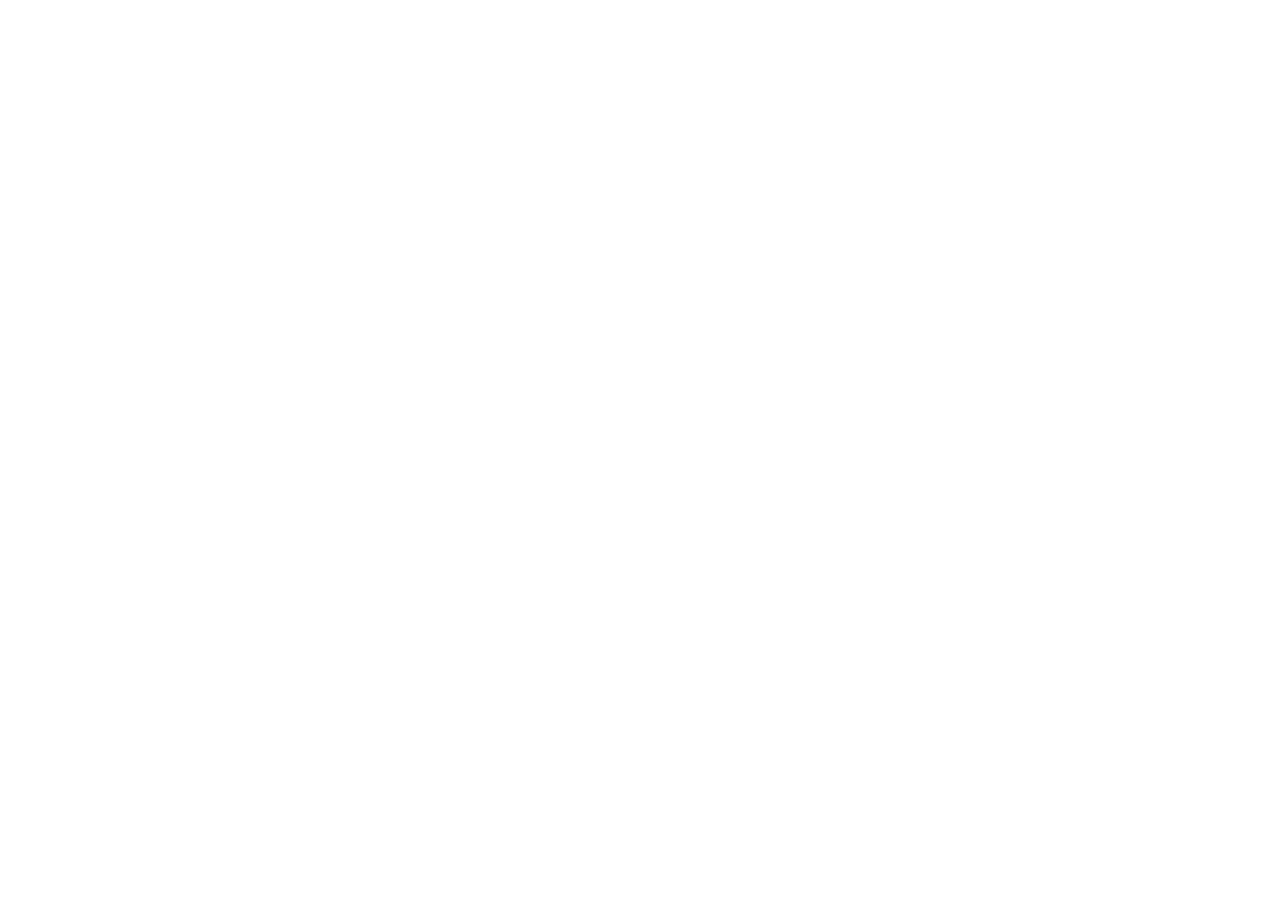
==== index.html @ d4242467 "create" ====
<!DOCTYPE html>
<html lang="en">
    <head>
        <meta charset="UTF-8" />
        <meta name="viewport" content="width=device-width, initial-scale=1.0" />
        <title>Project-2</title>
        <!-- reset  css -->
        <link rel="stylesheet" href="./static/css/reset.css" />
        <!-- style -->
        <link rel="stylesheet" href="./static/css/style.css" />
        <!-- embedding language -->
        <link rel="preconnect" href="https://fonts.googleapis.com" />
        <link rel="preconnect" href="https://fonts.gstatic.com" crossorigin />
        <link
            href="https://fonts.googleapis.com/css2?family=Host+Grotesk:ital,wght@0,300..800;1,300..800&family=Lato:ital,wght@0,100;0,300;0,400;0,700;0,900;1,100;1,300;1,400;1,700;1,900&family=Montserrat:ital,wght@0,100..900;1,100..900&family=Poppins:ital,wght@0,100;0,200;0,300;0,400;0,500;0,600;0,700;0,800;0,900;1,100;1,200;1,300;1,400;1,500;1,600;1,700;1,800;1,900&family=Roboto:ital,wght@0,100;0,300;0,400;0,500;0,700;0,900;1,100;1,300;1,400;1,500;1,700;1,900&display=swap"
            rel="stylesheet"
        />
    </head>
    <body></body>
</html>
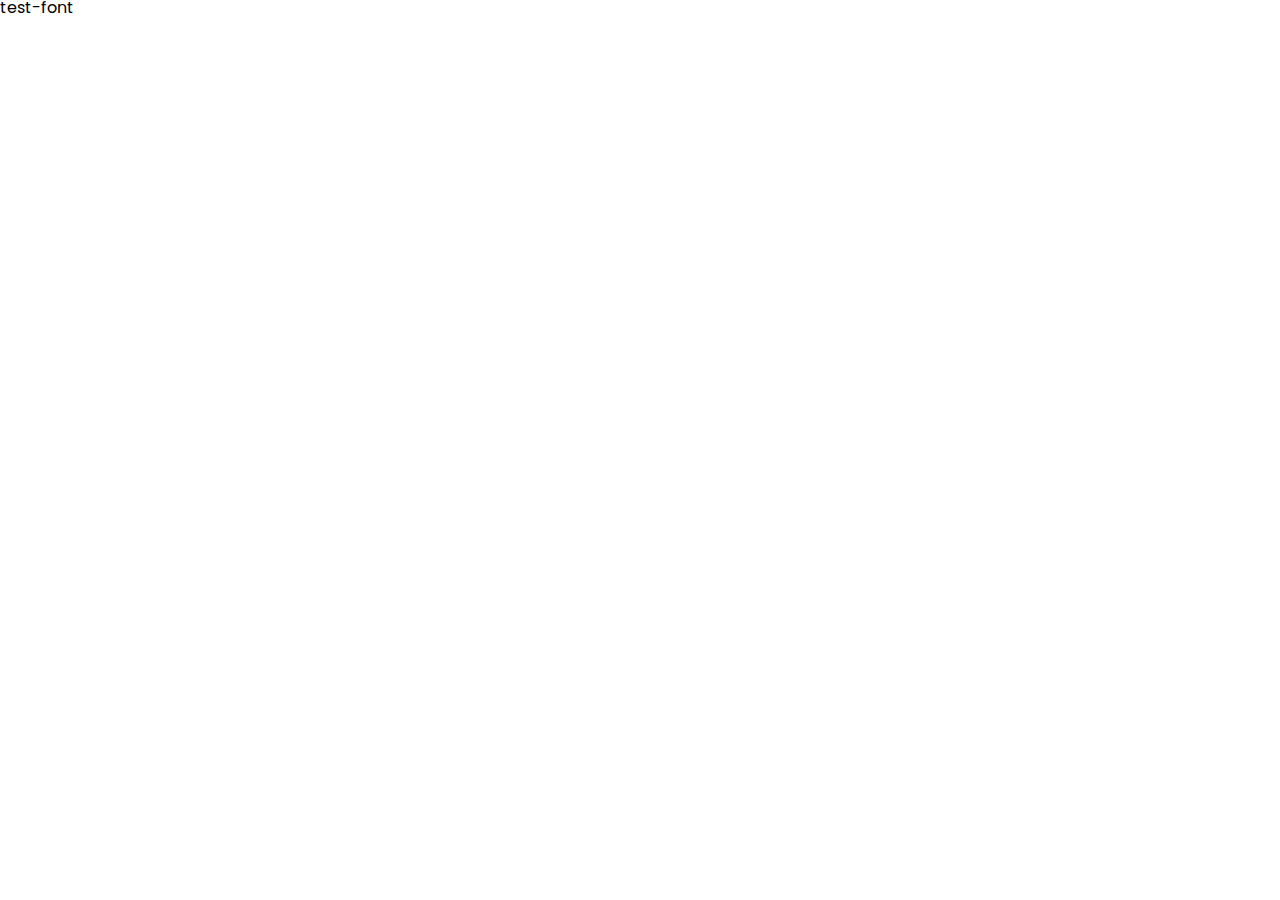
==== commit df2403f9: "setup" ====
--- a/index.html
+++ b/index.html
@@ -15,6 +15,14 @@
             href="https://fonts.googleapis.com/css2?family=Host+Grotesk:ital,wght@0,300..800;1,300..800&family=Lato:ital,wght@0,100;0,300;0,400;0,700;0,900;1,100;1,300;1,400;1,700;1,900&family=Montserrat:ital,wght@0,100..900;1,100..900&family=Poppins:ital,wght@0,100;0,200;0,300;0,400;0,500;0,600;0,700;0,800;0,900;1,100;1,200;1,300;1,400;1,500;1,600;1,700;1,800;1,900&family=Roboto:ital,wght@0,100;0,300;0,400;0,500;0,700;0,900;1,100;1,300;1,400;1,500;1,700;1,900&display=swap"
             rel="stylesheet"
         />
+        <link rel="preconnect" href="https://fonts.gstatic.com" crossorigin />
+        <link
+            href="https://fonts.googleapis.com/css2?family=Host+Grotesk:ital,wght@0,300..800;1,300..800&family=Lato:ital,wght@0,100;0,300;0,400;0,700;0,900;1,100;1,300;1,400;1,700;1,900&family=Montserrat:ital,wght@0,100..900;1,100..900&family=Poppins:ital,wght@0,100;0,200;0,300;0,400;0,500;0,600;0,700;0,800;0,900;1,100;1,200;1,300;1,400;1,500;1,600;1,700;1,800;1,900&family=Roboto:ital,wght@0,100;0,300;0,400;0,500;0,700;0,900;1,100;1,300;1,400;1,500;1,700;1,900&family=Sen:wght@400..800&display=swap"
+            rel="stylesheet"
+        />
+        <!-- body -->
     </head>
-    <body></body>
+    <body>
+        <p>test-font</p>
+    </body>
 </html>
--- a/static/css/style.css
+++ b/static/css/style.css
@@ -0,0 +1,15 @@
+*{
+    padding: 0;
+    margin: 0;
+    box-sizing: border-box;
+}
+img{
+    object-fit: cover;
+}
+html{
+    font-size: 62.5%;
+}
+body{
+    font-size: 1.6rem;
+    font-family: "Poppins",sans-serif;
+}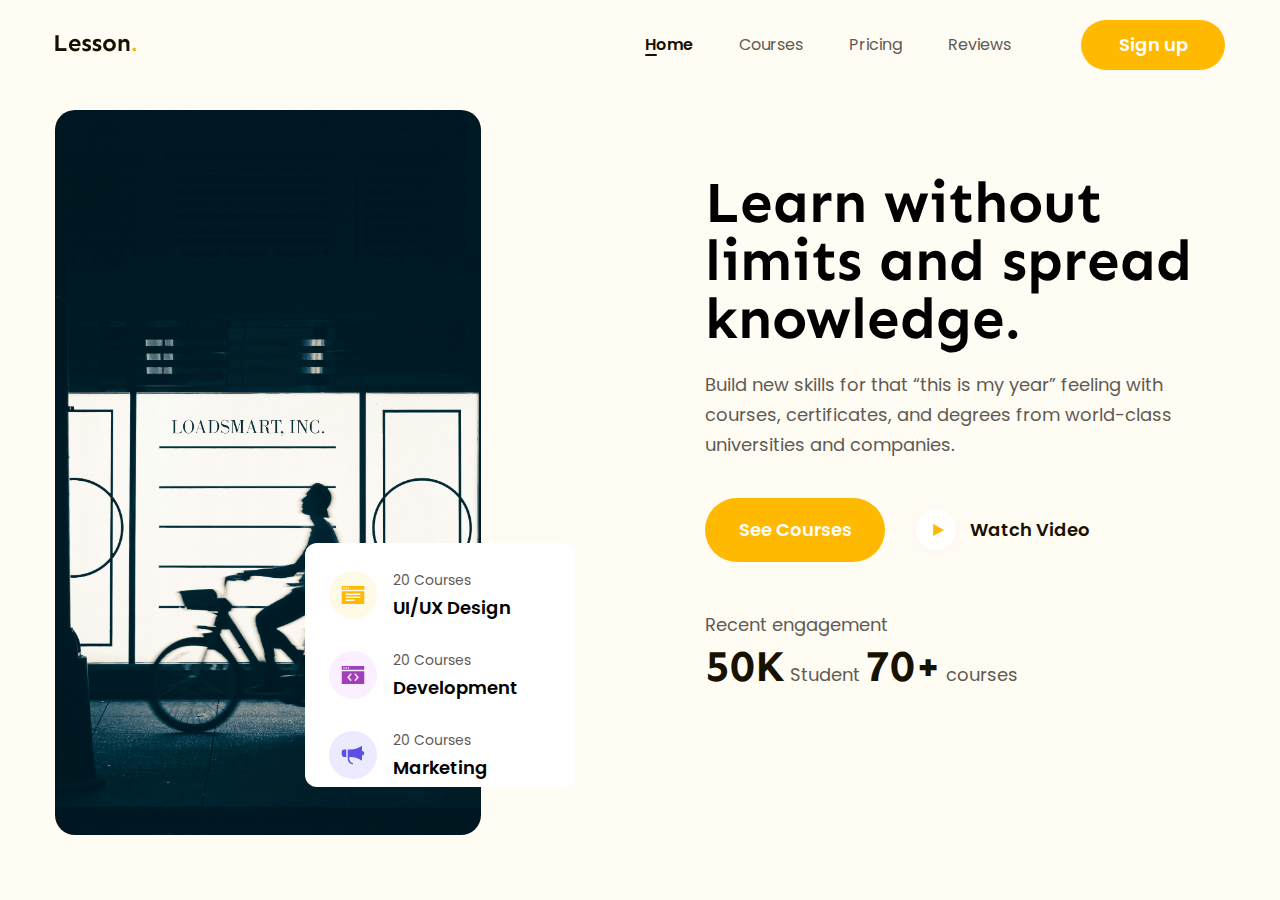
==== commit 2824ee1f: "homne" ====
--- a/index.html
+++ b/index.html
@@ -23,6 +23,111 @@
         <!-- body -->
     </head>
     <body>
-        <p>test-font</p>
+        <!-- header -->
+        <header class="header">
+            <div class="content">
+                <nav class="navigation">
+                    <a href="#!"
+                        ><img
+                            src="./static/image/icons.png"
+                            alt=""
+                            class="icons"
+                    /></a>
+                    <div class="nav-child">
+                        <a href="#!">Home</a>
+                        <a href="#!">Courses</a>
+                        <a href="#!">Pricing</a>
+                        <a href="#!">Reviews</a>
+                    </div>
+                    <div class="login">
+                        <a href="" class="btn nav">Sign up</a>
+                    </div>
+                </nav>
+            </div>
+        </header>
+        <main style="height: 50000">
+            <!-- hero -->
+            <div class="hero">
+                <div class="content">
+                    <div class="body">
+                        <div class="thumb">
+                            <img
+                                class="images"
+                                src="./static/image/thumb-1.jpg"
+                                alt=""
+                            />
+                            <div class="stats">
+                                <div class="box">
+                                    <div class="row-second">
+                                        <img
+                                            src="./static/image/group-1.svg"
+                                            alt=""
+                                        />
+                                        <div class="row-second-child">
+                                            <p class="desc">20 Courses</p>
+                                            <strong>UI/UX Design</strong>
+                                        </div>
+                                    </div>
+                                </div>
+                                <div class="box">
+                                    <div class="row-second">
+                                        <img
+                                            src="./static/image/group-2.svg"
+                                            alt=""
+                                        />
+                                        <div class="row-second-child">
+                                            <p class="desc">20 Courses</p>
+                                            <strong>Development</strong>
+                                        </div>
+                                    </div>
+                                </div>
+                                <div class="box">
+                                    <div class="row-second">
+                                        <img
+                                            src="./static/image/group-3.svg"
+                                            alt=""
+                                        />
+                                        <div class="row-second-child">
+                                            <p class="desc">20 Courses</p>
+                                            <strong>Marketing</strong>
+                                        </div>
+                                    </div>
+                                </div>
+                            </div>
+                        </div>
+                        <div class="info">
+                            <h1 class="title">
+                                Learn without limits and spread knowledge.
+                            </h1>
+                            <p class="desc">
+                                Build new skills for that “this is my year”
+                                feeling with courses, certificates, and degrees
+                                from world-class universities and companies.
+                            </p>
+                            <div class="row">
+                                <a href="#!" class="btn">See Courses</a>
+                                <a href="#!" class="btn video">
+                                    <div class="box">
+                                        <img
+                                            src="./static/image/Polygon 2.svg"
+                                            alt=""
+                                        />
+                                    </div>
+                                    <span>Watch Video</span></a
+                                >
+                            </div>
+                            <div class="row last">
+                                <p class="desc">Recent engagement</p>
+                                <p class="desc">
+                                    <strong>50K</strong> Student
+                                    <strong>70+</strong> courses
+                                </p>
+                            </div>
+                        </div>
+                    </div>
+                </div>
+            </div>
+        </main>
+        <footer></footer>
     </body>
 </html>
--- a/static/css/style.css
+++ b/static/css/style.css
@@ -12,4 +12,235 @@
 body{
     font-size: 1.6rem;
     font-family: "Poppins",sans-serif;
-}+    scroll-behavior: smooth;
+}
+:root{
+    --first-btn:#FFB900;
+    --second-btn:##171100;
+    --primary-color:#FFFCF4;
+    --second-color:#2E2100;
+    --second-font:"Sen", sans-serif;
+}
+/*------------------common------------------*/
+.btn {
+    display: inline-flex; 
+    justify-content: center; 
+    align-items: center;
+    min-width: 118px;
+    min-height: 50px;
+    background: var(--first-btn);
+    text-align: center;
+    color: #FFFFFF;
+    font-size: 1.8rem;
+    font-weight: 600;
+    line-height: 30px;
+    border-radius: 25px;
+}
+.btn:hover{
+    opacity: 0.9;
+}
+a{
+    text-decoration: none;
+    color: #171100;
+}
+/*------------------header------------------ */
+.header{
+    position: sticky;
+    padding-top: 20px;
+    top: -20px;
+    min-height: 110px;
+    max-width: 100vw;
+    background: var(--primary-color); 
+}
+.content{
+    width: 1170px;
+    margin: 0 calc((100vw - 1170px) / 2); 
+}
+.navigation{
+    display: flex;
+    align-items: center;
+}
+.nav-child{
+    margin-left: auto;
+}
+.nav-child a{
+    font-size: 1.6rem;
+    font-weight: 400;
+    line-height: 28px;
+    color: #5F5B53;
+}
+.nav-child a:not(:last-child){
+    margin-right: 42px;
+
+}
+.nav-child a:first-child{
+    font-size: 1.6rem;
+    font-weight: 600;
+    line-height: 28px;
+    color: #171100;
+}
+.nav-child a:first-child{
+    position: relative;
+    
+}
+.nav-child a:first-child::after{
+    display: inline-block;
+    position: absolute;
+    bottom: 0;
+    left: 0;
+    content: "";
+    width: 12px;
+    height: 2px;
+    background: #171100;
+    border-radius: 1px;
+}
+.login{
+    padding: 0 0 0 70px;
+}
+.btn.nav{
+    width: 144px;
+}
+.desc{
+    color: #5F5B53;
+}
+/*------------------hero------------------ */
+.hero{
+    height: calc(100vh - 110px);
+    background: var(--primary-color);
+}
+.hero .body{
+    display: flex;
+    height: calc(100vh - 110px - 65px);
+}
+.hero .thumb , .hero .info{
+    width: 50%;
+    max-width: 50%;
+    height: 100%;
+}
+.hero  .thumb{
+    position: relative;
+}
+
+.hero .thumb .images {
+    position: absolute;
+    top: 0;
+    left: 0;
+    width: 82%; 
+    height: 100%; 
+    max-width: 685px;
+    border-radius: 20px;
+}
+.thumb .stats{
+    position: absolute;
+    bottom: 48px;
+    right: 0;
+    width: 270px;
+    height: 244px;
+    border-radius: 12px;
+    background: #FFFFFF;
+}
+.hero .row-second{
+    display: flex;
+    gap: 4px 16px;
+    align-items: center;
+}
+.hero .row-second img{
+    height: 48px;
+    width: 48px;
+}
+.box{
+    padding-top: 24px;
+    padding-left: 24px;
+}
+.box strong{
+    font-size: 1.8rem;
+    font-weight: 600;
+    line-height: 30px;
+}
+.box .desc
+{
+    font-size: 1.4rem;
+    font-weight: 400;
+    line-height: 26px;
+}
+.hero .info{
+    margin-top: 64px;
+    margin-left: 130px;
+}
+.hero .info  .title{
+    font-family: var(--second-font);
+    font-size: 58px;
+    font-weight: 700;
+    margin-bottom: 22px;
+    word-wrap: break-word;
+}
+.hero .info .desc{
+    font-size: 1.8rem;
+    font-weight: 400;
+    line-height: 30px;
+    margin-bottom: 38px;
+    word-wrap: break-word;
+}
+.hero .row{
+    display: flex;
+    align-items: center;
+    margin-bottom: 48px;
+}
+.hero .row  .btn{
+    width: 180px;
+    height: 64px;
+    border-radius: 32px;
+}
+.hero .row .btn:first-child{
+    margin-right: 28px;
+}
+.hero .row .btn:last-child img{
+    width: 12px;
+    height: 12px;
+    position: absolute;
+    top: 50%;
+    right: 30%;
+    transform: translateY(-50%);
+}
+.hero .row .btn.video{
+    display: flex;
+    justify-content: center;
+    align-items: center;
+    background: var(--primary-color);
+}
+.hero .row .btn:last-child span{
+    margin-left: 14px;
+    font-size: 1.8rem;
+    font-weight: 600;
+    color: #171100;
+}
+.hero .btn .box{
+    display: flex;
+    justify-content: center;
+    align-items: center;
+    position: relative;
+    background: #fff;
+    width: 40px;
+    height: 40px;
+    border-radius: 999px;
+    box-shadow: 0 2px 10px 2px rgb(244,241,234,0.3);
+}
+.hero .row.last {
+    display: flex;
+    flex-wrap: wrap; /* Cho phép phần tử xuống dòng */
+}
+
+.hero .row.last > .desc {
+    width: 100%; 
+}
+.hero .row.last .desc:first-child{
+    margin-bottom: 0;
+}
+.hero .row.last > .desc > strong{
+    font-family: var(--second-font);
+    font-size: 4.4rem;
+    font-weight: 700;
+    line-height: 54px;
+    color: #171100;
+    
+}
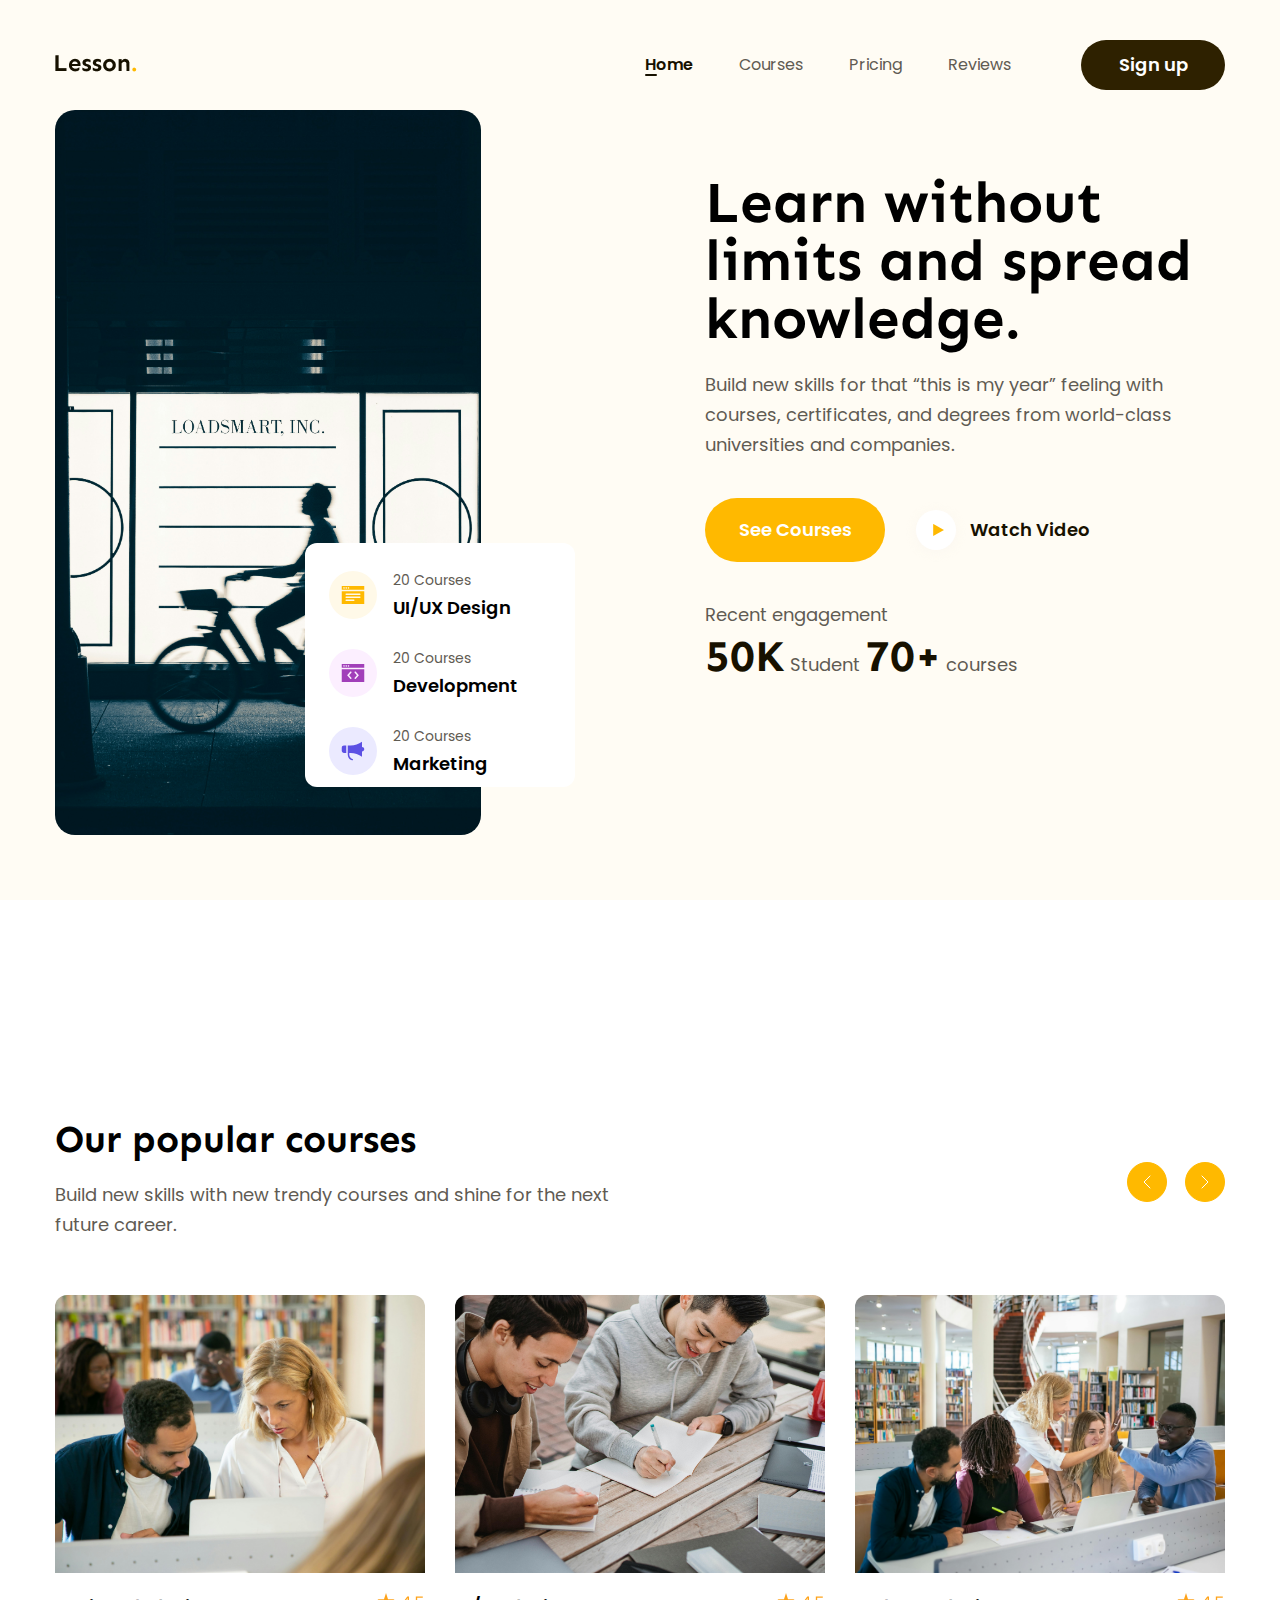
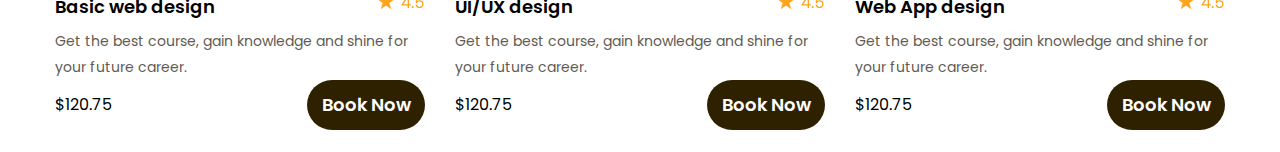
==== commit c6404d4d: "popular-content" ====
--- a/index.html
+++ b/index.html
@@ -96,7 +96,7 @@
                             </div>
                         </div>
                         <div class="info">
-                            <h1 class="title">
+                            <h1 class="title lv1">
                                 Learn without limits and spread knowledge.
                             </h1>
                             <p class="desc">
@@ -105,7 +105,7 @@
                                 from world-class universities and companies.
                             </p>
                             <div class="row">
-                                <a href="#!" class="btn">See Courses</a>
+                                <a href="#!" class="btn course">See Courses</a>
                                 <a href="#!" class="btn video">
                                     <div class="box">
                                         <img
@@ -127,6 +127,68 @@
                     </div>
                 </div>
             </div>
+            <!-- popular -->
+             <div class="popular">
+                <div class="content">
+                    <div class="body-top">
+                        <div class="info-head">
+                            <h2 class="title lv2">Our popular courses</h2>
+                            <p class="desc">Build new skills with new trendy courses and shine for the next future career.</p>
+                        </div>
+                        <div class="control">
+                            <button class="control-btn">
+                                <svg width="8" height="14" viewBox="0 0 8 14" fill="none" xmlns="http://www.w3.org/2000/svg">
+                                    <path d="M7 1L1 7L7 13" stroke="currentColor" stroke-linecap="round" stroke-linejoin="round"/>
+                                    </svg>
+                                    
+                            </button>
+                            <button class="control-btn">
+                                <svg width="8" height="14" viewBox="0 0 8 14" fill="none" xmlns="http://www.w3.org/2000/svg">
+                                    <path d="M1 1L7 7L1 13" stroke="currentColor" stroke-linecap="round" stroke-linejoin="round"/>
+                                    </svg>                                    
+                            </button>
+                        </div>
+                    </div>
+                    <div class="list">
+                        <div class="list-items">
+                            <img src="./static/image/course-1.jpg" class="img thumb"></img>
+                            <div class="title-header">
+                                <strong class="product" >Basic web design</strong>
+                                <img class="rate" src="./static/image/Rating.svg" alt="">
+                            </div>
+                            <p class="desc">Get the best course, gain knowledge and shine for your future career.</p>
+                            <div class="row">
+                                <strong class="price">$120.75</strong>
+                                <a href="#!" class="btn control-product">Book Now</a>
+                            </div>
+                        </div>
+                        <div class="list-items">
+                            <img src="./static/image/course-2.jpg" class="img thumb"></img>
+                            <div class="title-header">
+                                <strong  class="product" >UI/UX design</strong>
+                                <img class="rate" src="./static/image/Rating.svg" alt="">
+                            </div>
+                            <p class="desc">Get the best course, gain knowledge and shine for your future career.</p>
+                            <div class="row">
+                                <strong class="price">$120.75</strong>
+                                <a href="#!" class="btn control-product">Book Now</a>
+                            </div>
+                        </div>
+                        <div class="list-items">
+                            <img src="./static/image/course-3.jpg" class="img thumb"></img>
+                            <div class="title-header">
+                                <strong  class="product">Web App design</strong>
+                                <img class="rate" src="./static/image/Rating.svg" alt="">
+                            </div>
+                            <p class="desc">Get the best course, gain knowledge and shine for your future career.</p>
+                            <div class="row">
+                                <strong class="price">$120.75</strong>
+                                <a href="#!" class="btn control-product">Book Now</a>
+                            </div>
+                        </div>
+                    </div>
+                </div>
+             </div>
         </main>
         <footer></footer>
     </body>
--- a/static/css/style.css
+++ b/static/css/style.css
@@ -35,6 +35,7 @@
     font-weight: 600;
     line-height: 30px;
     border-radius: 25px;
+    background-color: var(--second-color);
 }
 .btn:hover{
     opacity: 0.9;
@@ -42,6 +43,23 @@
 a{
     text-decoration: none;
     color: #171100;
+}
+.desc{
+    color: #5F5B53;
+}
+.title{
+    font-family: var(--second-font);
+
+    margin-bottom: 22px;
+    word-wrap: break-word;
+}
+.lv1{
+    font-size: 58px;
+    font-weight: 700;
+}
+.lv2{
+    font-size: 3.8rem;
+    font-weight: 700;
 }
 /*------------------header------------------ */
 .header{
@@ -51,12 +69,17 @@
     min-height: 110px;
     max-width: 100vw;
     background: var(--primary-color); 
+    z-index: 1;
 }
 .content{
     width: 1170px;
     margin: 0 calc((100vw - 1170px) / 2); 
 }
+.btn.nav:hover{
+    background-color: var(--first-btn);
+}
 .navigation{
+    padding-top: 20px;
     display: flex;
     align-items: center;
 }
@@ -97,11 +120,9 @@
 .login{
     padding: 0 0 0 70px;
 }
+
 .btn.nav{
     width: 144px;
-}
-.desc{
-    color: #5F5B53;
 }
 /*------------------hero------------------ */
 .hero{
@@ -119,8 +140,11 @@
 }
 .hero  .thumb{
     position: relative;
-}
-
+    vertical-align: bottom;
+}
+.hero .btn.course{
+    background-color: var(--first-btn);
+}
 .hero .thumb .images {
     position: absolute;
     top: 0;
@@ -152,6 +176,9 @@
     padding-top: 24px;
     padding-left: 24px;
 }
+.box + .box{
+    padding-top: 22px;
+}
 .box strong{
     font-size: 1.8rem;
     font-weight: 600;
@@ -167,13 +194,8 @@
     margin-top: 64px;
     margin-left: 130px;
 }
-.hero .info  .title{
-    font-family: var(--second-font);
-    font-size: 58px;
-    font-weight: 700;
-    margin-bottom: 22px;
-    word-wrap: break-word;
-}
+
+
 .hero .info .desc{
     font-size: 1.8rem;
     font-weight: 400;
@@ -184,7 +206,7 @@
 .hero .row{
     display: flex;
     align-items: center;
-    margin-bottom: 48px;
+    margin-bottom: 38px;
 }
 .hero .row  .btn{
     width: 180px;
@@ -208,6 +230,9 @@
     align-items: center;
     background: var(--primary-color);
 }
+.hero .row .btn.video:hover{
+    border: 1px solid #171100;
+}
 .hero .row .btn:last-child span{
     margin-left: 14px;
     font-size: 1.8rem;
@@ -244,3 +269,86 @@
     color: #171100;
     
 }
+/*------------------popular------------------ */
+.popular{
+    margin-top: 160px;
+}
+.popular .content{
+    padding-top: 60px;
+}
+.body-top{
+    display: flex;
+}
+.body-top .info-head{
+    width: 50%;
+}
+.body-top .control{
+    display: flex;
+    gap: 18px;
+    margin-left: auto;
+    margin-top: 42px;
+}
+.popular .desc{
+    font-size: 1.8rem;
+    font-weight: 400;
+    line-height: 30px;
+}
+.popular .control-btn{
+    display: flex;
+    justify-content: center;
+    align-items: center;
+    width: 40px;
+    height: 40px;
+    border: 1px solid var(--first-btn);
+    border-radius: 999px;
+    background-color: var(--first-btn);
+    color: #fff;
+}
+.popular .control-btn:hover{
+    background-color: #fff;
+    color: var(--first-btn);
+}
+.popular .list{
+    margin-top: 55px;
+    display: flex;
+    gap: 30px;
+}
+.popular .list-items{
+    flex: 1;
+    border-radius: 12px;
+}
+.popular .list-items .img.thumb{
+    width: 100%;
+    border-top-left-radius: 12px;
+    border-top-right-radius: 12px;
+    height: 278px;
+}
+.popular .title-header{
+    display: flex;
+    justify-content: space-between;
+    align-items: center;
+
+}
+.popular .title-header .rate{
+    object-fit: contain;
+}
+.popular .list .product{
+    font-size: 1.8rem;
+    font-weight: 600;
+    line-height: 30px;
+    margin: 16px 0 6px;
+}
+.popular .list .desc{
+    font-size: 1.4rem;
+    font-weight: 400;
+    line-height: 26px;
+}
+.popular .row{
+    display: flex;
+    justify-content: space-between;
+    align-items: center;
+    padding-bottom: 22px;
+}
+.popular .btn.control-product:hover{
+    background: var(--first-btn);
+}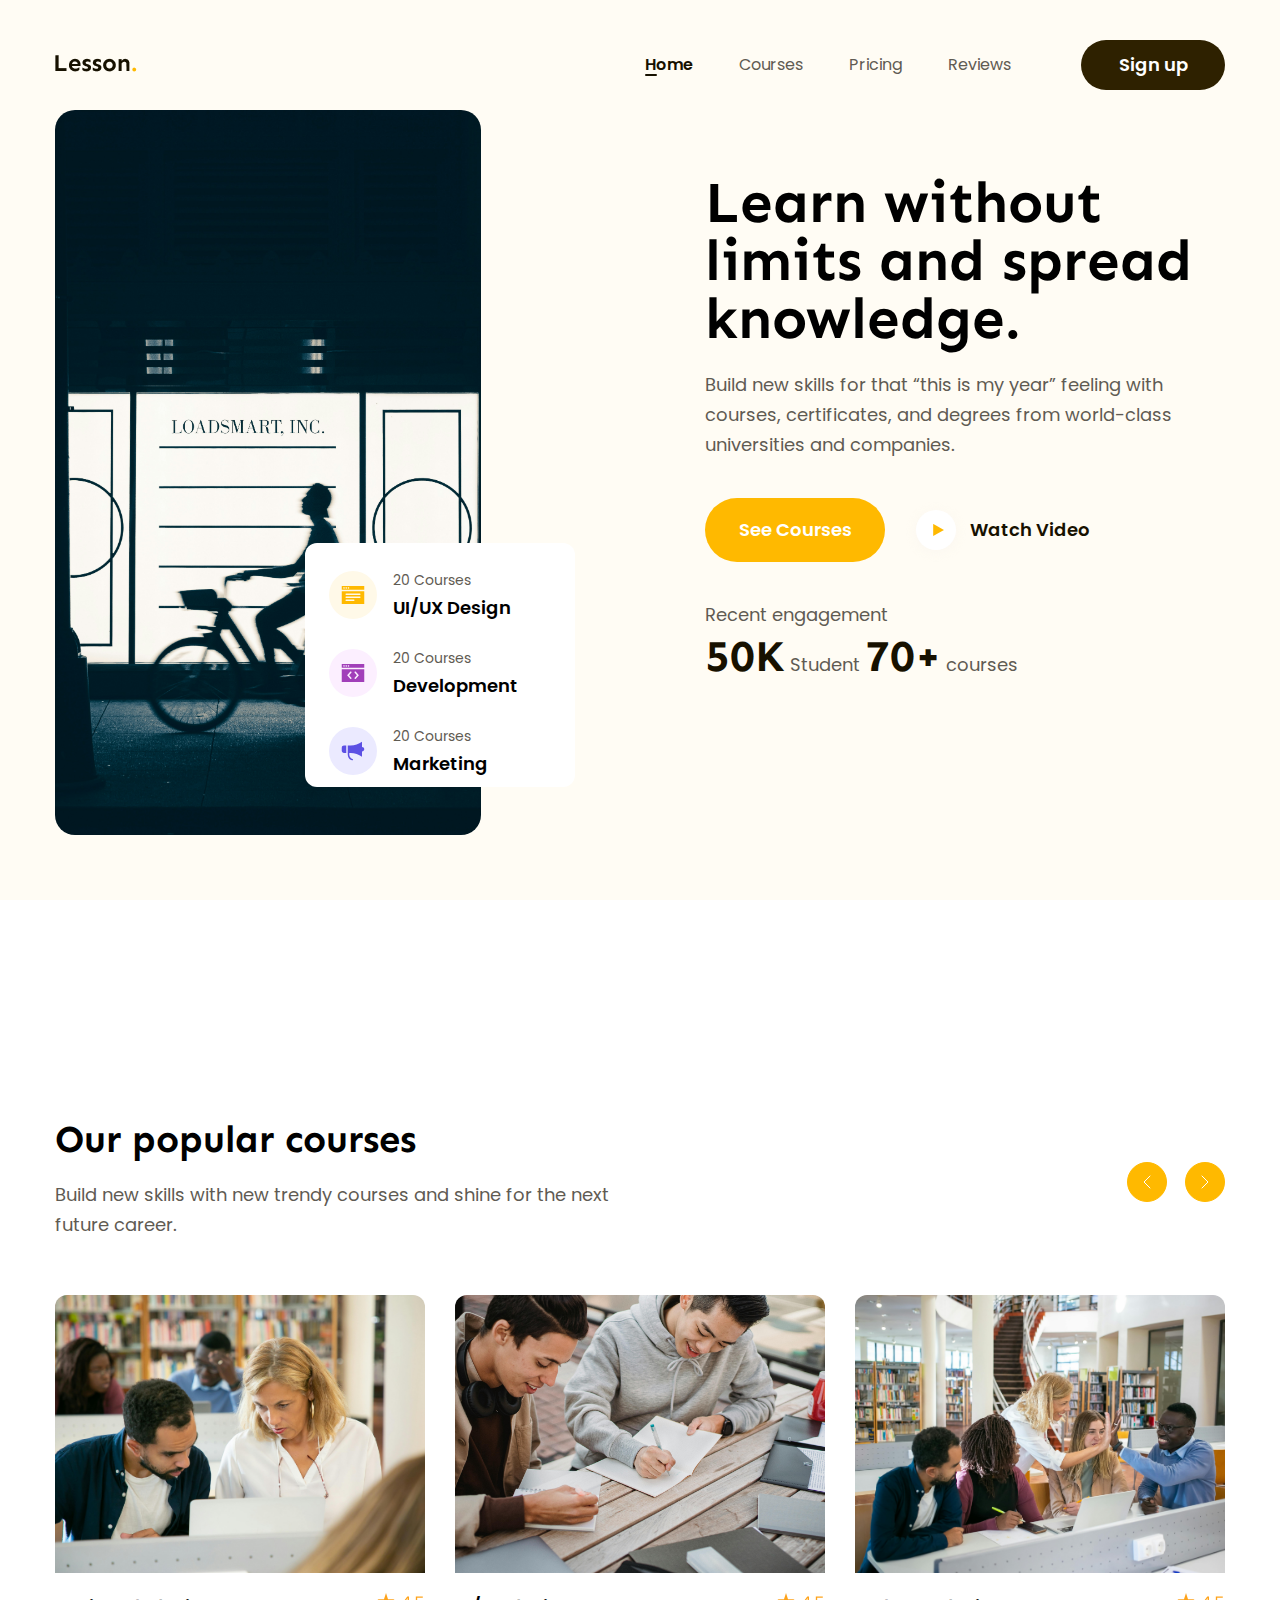
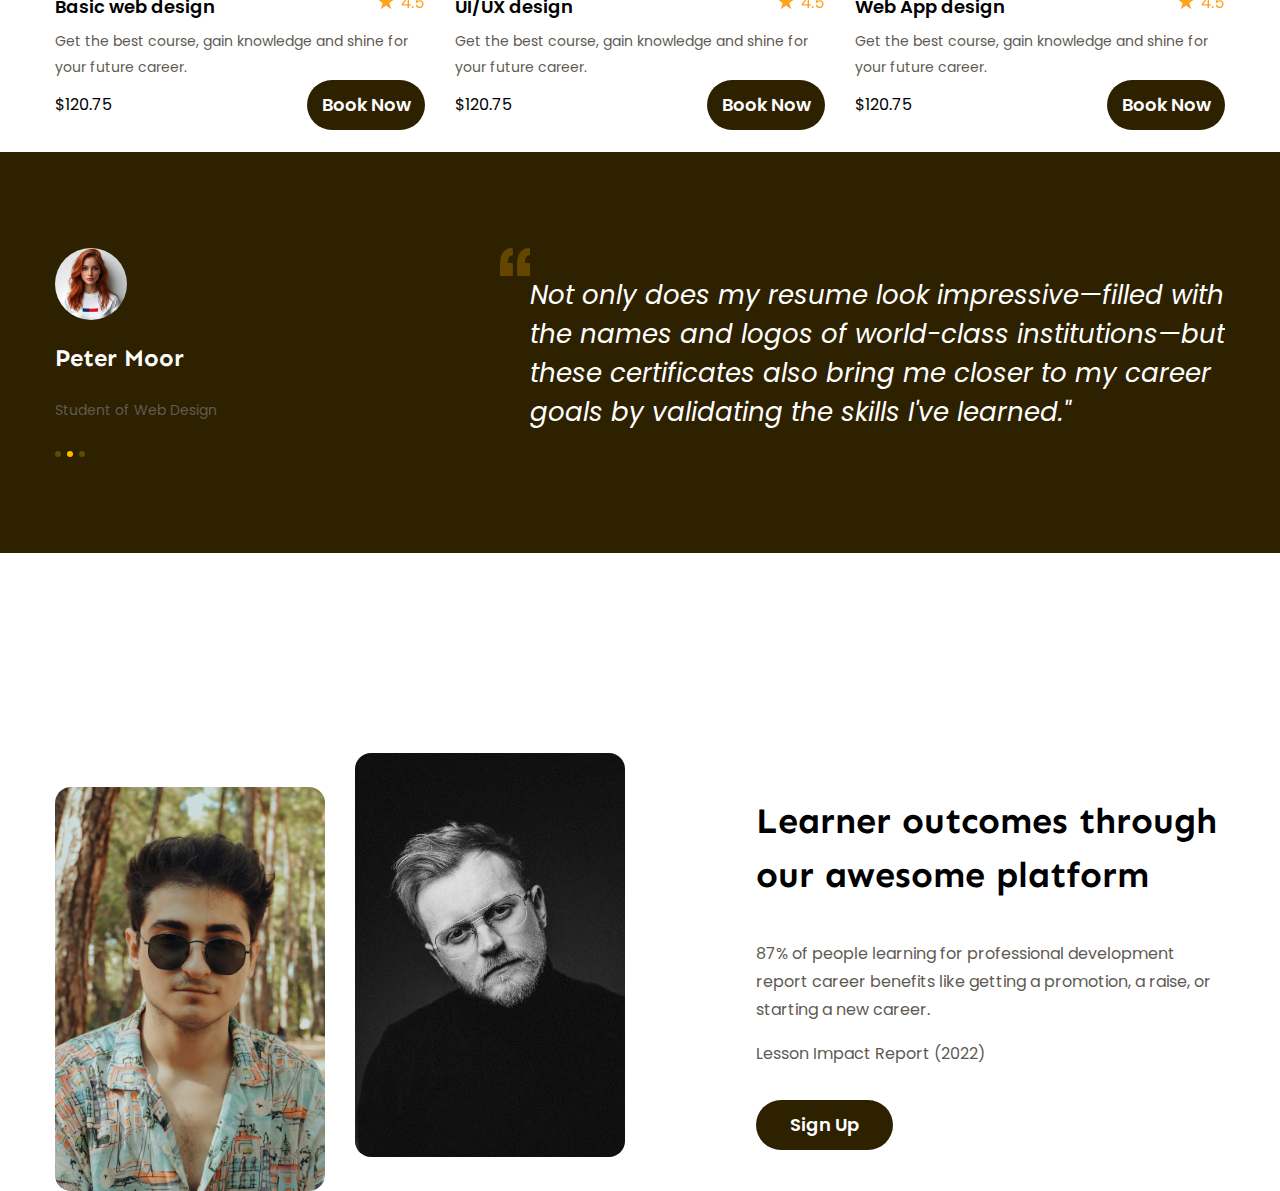
==== commit f5c20022: "error viewport" ====
--- a/index.html
+++ b/index.html
@@ -142,6 +142,7 @@
                                     </svg>
                                     
                             </button>
+                        
                             <button class="control-btn">
                                 <svg width="8" height="14" viewBox="0 0 8 14" fill="none" xmlns="http://www.w3.org/2000/svg">
                                     <path d="M1 1L7 7L1 13" stroke="currentColor" stroke-linecap="round" stroke-linejoin="round"/>
@@ -189,6 +190,86 @@
                     </div>
                 </div>
              </div>
+            <!-- rate -->
+             <div class="rate rate-content">
+                <div class="content">
+                    <div class="list">
+                        <div class="item">
+                            <div class="body">
+                                <div class="frame">
+                                    <img src="./static/image/ui-face.jpg" alt="" class="avatar">
+                                    <p class="title title-avatar">Peter Moor</p>
+                                    <p class="desc">Student of Web Design</p>
+                                    <div class="dots">
+                                        <div class="dot normal"></div>
+                                        <div class="dot "></div>
+                                        <div class="dot"></div>
+                                    </div>
+                                </div>
+                                <div class="info">
+                                    <img src="./static/image/note.svg" alt="">
+                                    <blockquote>Not only does my resume look impressive—filled with the names and logos of world-class institutions—but these certificates also bring me closer to my career goals by validating the skills I've learned." </blockquote>
+                                </div>
+                            </div>
+                        </div>
+                        <!-- dot2 -->
+                        <div class="item">
+                            <div class="body">
+                                <div class="frame">
+                                    <img src="./static/image/ui-face.jpg" alt="" class="avatar">
+                                    <p class="title title-avatar">Peter Moor</p>
+                                    <p class="desc">Student of Web Design</p>
+                                    <div class="dots">
+                                        <div class="dot "></div>
+                                        <div class="dot normal "></div>
+                                        <div class="dot"></div>
+                                    </div>
+                                </div>
+                                <div class="info">
+                                    <img src="./static/image/note.svg" alt="">
+                                    <blockquote>Not only does my resume look impressive—filled with the names and logos of world-class institutions—but these certificates also bring me closer to my career goals by validating the skills I've learned." </blockquote>
+                                </div>
+                            </div>
+                        </div>
+                        <!-- dot3 -->
+                        <div class="item">
+                            <div class="body">
+                                <div class="frame">
+                                    <img src="./static/image/ui-face.jpg" alt="" class="avatar">
+                                    <p class="title title-avatar">Peter Moor</p>
+                                    <p class="desc">Student of Web Design</p>
+                                    <div class="dots">
+                                        <div class="dot "></div>
+                                        <div class="dot"></div>
+                                        <div class="dot normal"></div>
+                                    </div>
+                                </div>
+                                <div class="info">
+                                    <img src="./static/image/note.svg" alt="">
+                                    <blockquote>Not only does my resume look impressive—filled with the names and logos of world-class institutions—but these certificates also bring me closer to my career goals by validating the skills I've learned." </blockquote>
+                                </div>
+                            </div>
+                        </div>
+                    </div>
+                </div>
+             </div>
+             <!-- featured -->
+             <div class="featured">
+                <div class="content">
+                    <div class="body">
+                        <div class="thumb">
+                            <img src="./static/image/featured-1.jpg" alt="">
+                            <img src="./static/image/featured-2.jpg" alt="">
+                        </div>
+                        <div class="info">
+                            <h2 class="title">Learner outcomes through our awesome platform</h2>
+                            <p class="desc">87% of people learning for professional development report career benefits like getting a promotion, a raise, or starting a new career.</p>
+                            <p class="desc">Lesson Impact Report (2022)</p>
+                            <a href="" class="btn">Sign Up</a>
+                        </div>
+                    </div>
+                </div>
+              </div>
         </main>
         <footer></footer>
     </body>
--- a/static/css/style.css
+++ b/static/css/style.css
@@ -303,6 +303,7 @@
     border-radius: 999px;
     background-color: var(--first-btn);
     color: #fff;
+    cursor: pointer;
 }
 .popular .control-btn:hover{
     background-color: #fff;
@@ -351,4 +352,131 @@
 }
 .popular .btn.control-product:hover{
     background: var(--first-btn);
+}
+/*------------------rate------------------ */
+.rate.rate-content{
+    width: 100vw;
+    background: #2E2100;
+}
+.rate .body{
+    padding: 96px 0;
+    background: #2E2100;
+}
+.dots{
+    display: flex;
+    gap: 6px;
+}
+.rate .body{
+    display: flex;
+    justify-content: space-between;
+}
+.rate .avatar{
+    width: 72px;
+    height: 72px;
+    border-radius: 999px;
+    margin-bottom: 18px;
+}
+.rate  .title.title-avatar{
+    font-family: var(--second-font);
+    font-size: 2.4rem;
+    font-weight: 700;
+    line-height: 34px;
+    color: #fff;
+
+}
+.rate .info{
+    position: relative;
+    width: calc(62%);
+}
+.rate.rate-content .desc{
+    font-size: 1.4rem;
+    font-weight: 400;
+    line-height: 26px;
+    margin-bottom: 28px;
+}
+.rate .dot{
+    width: 6px;
+    height: 6px;
+    border-radius: 999px;
+    background: #634700;
+}
+.rate .dots .normal{
+    background-color: #FFB900;
+}
+.rate blockquote{
+font-size: 2.6rem;
+font-style: italic;
+font-weight: 400;
+line-height: 1.5;
+color: #fff;
+margin-top: 28px;
+margin-left: 30px;
+
+display: -webkit-box;
+-webkit-line-clamp: 4;
+-webkit-box-orient: vertical;
+overflow: hidden;
+}
+.rate .info img{
+    position: absolute;
+    left: 0;
+    top: 0;
+}
+.rate .list{
+    display: flex;
+    overflow: hidden;
+}
+.rate .item{
+    flex: 0 0 auto;
+    width: 100%;
+    transition: transform 0.3s ease; 
+    transform: translateX(-100%); 
+}
+/*------------------featured------------------ */
+.featured {
+    margin-top: 200px;
+    width: 100vw;
+}
+.featured .body{
+    display: flex;
+}
+.featured .thumb{
+    display: flex;
+    gap: 0 30px;
+    width: 50%;
+}
+.featured .thumb img{
+    width: 270px;
+    height: 404px;
+    border-radius: 16px;
+}
+.featured .thumb img:first-child{
+    margin-top: 34px;
+}
+.featured .info{
+    width: 41%;
+    display: flex;
+    flex-direction: column;
+    align-items: flex-start;
+    justify-content: center;
+    gap: 16px 0;
+    margin-left: 130px;
+}
+.featured .title{
+    font-family: var(--second-font);
+    font-size: 3.6rem;
+    font-weight: 700;
+    line-height: 1.5;
+}
+.featured .info .desc{
+    font-size: 1.6rem;
+    font-weight: 400;
+    line-height: 28px;
+}
+.featured .info .btn{
+    margin-top: 16px;
+    width: 137px;
+}
+.featured .info .btn:hover{
+    background: var(--first-btn);
 }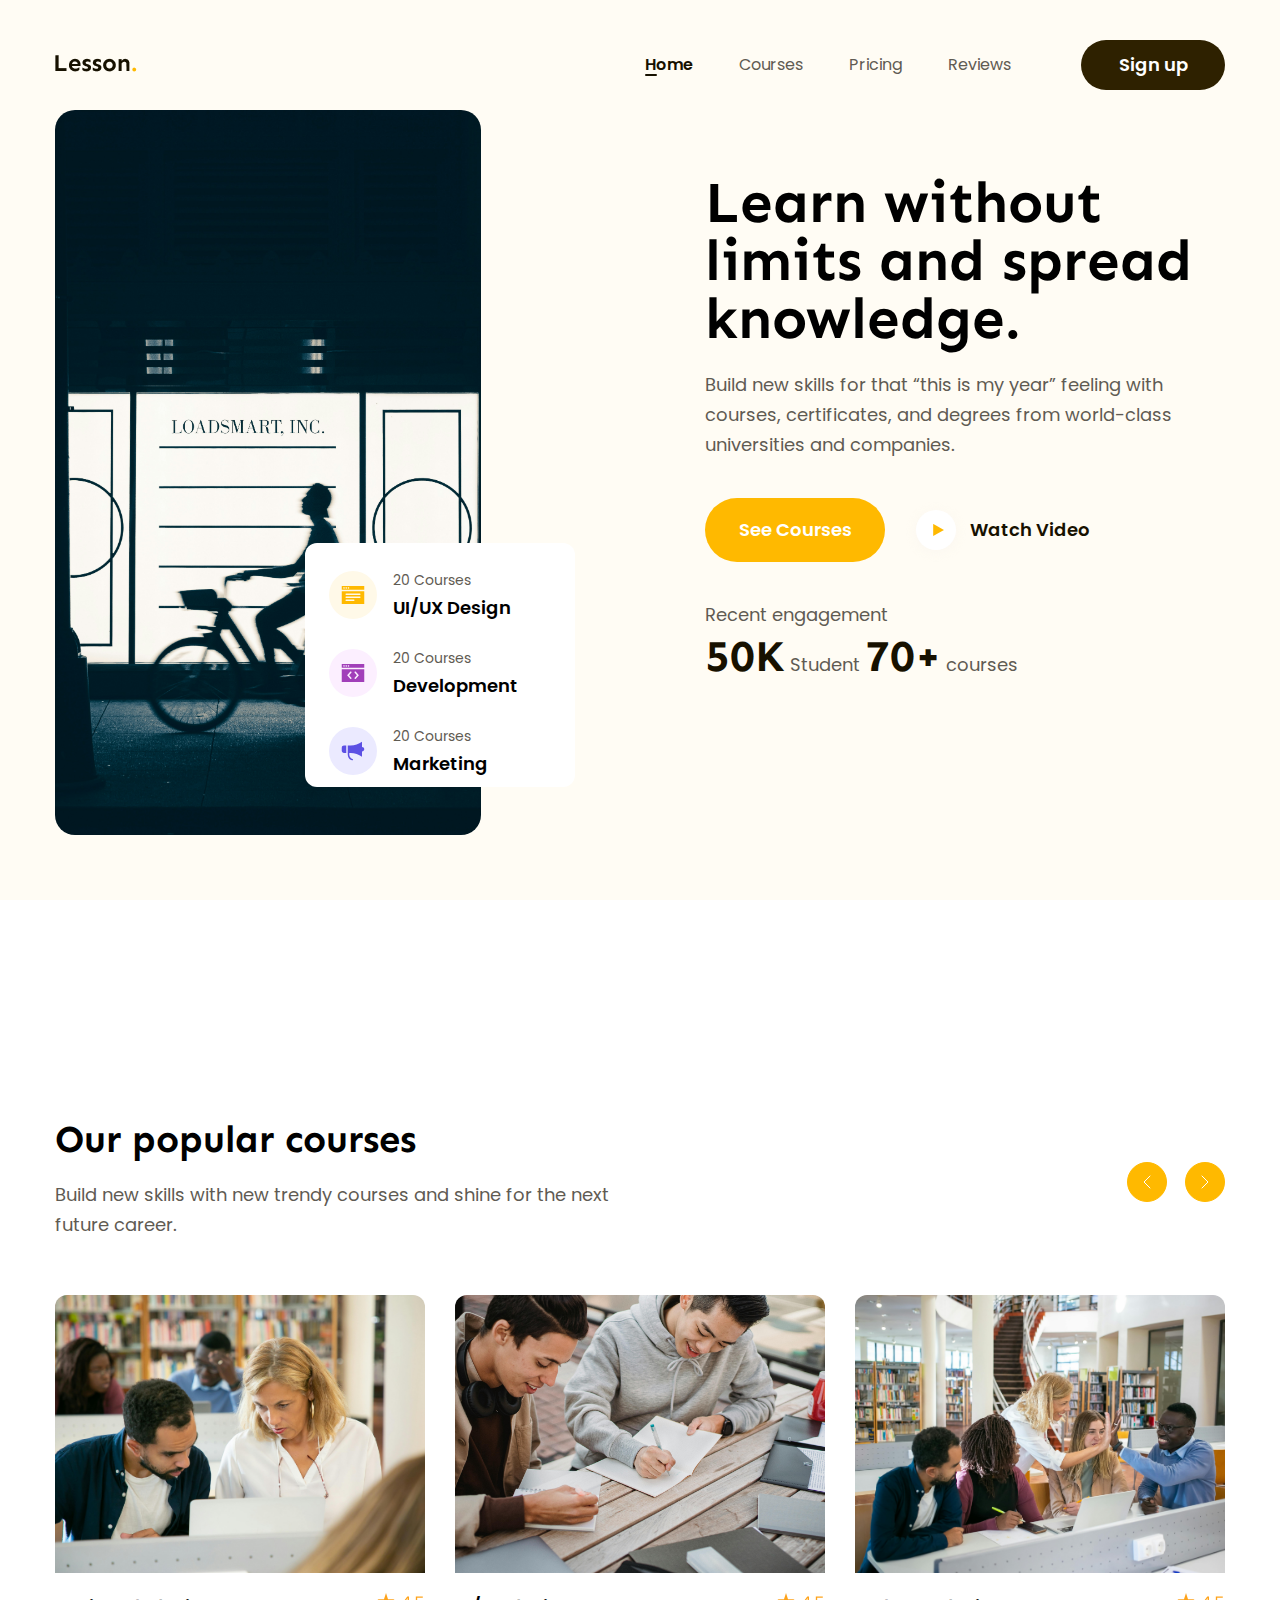
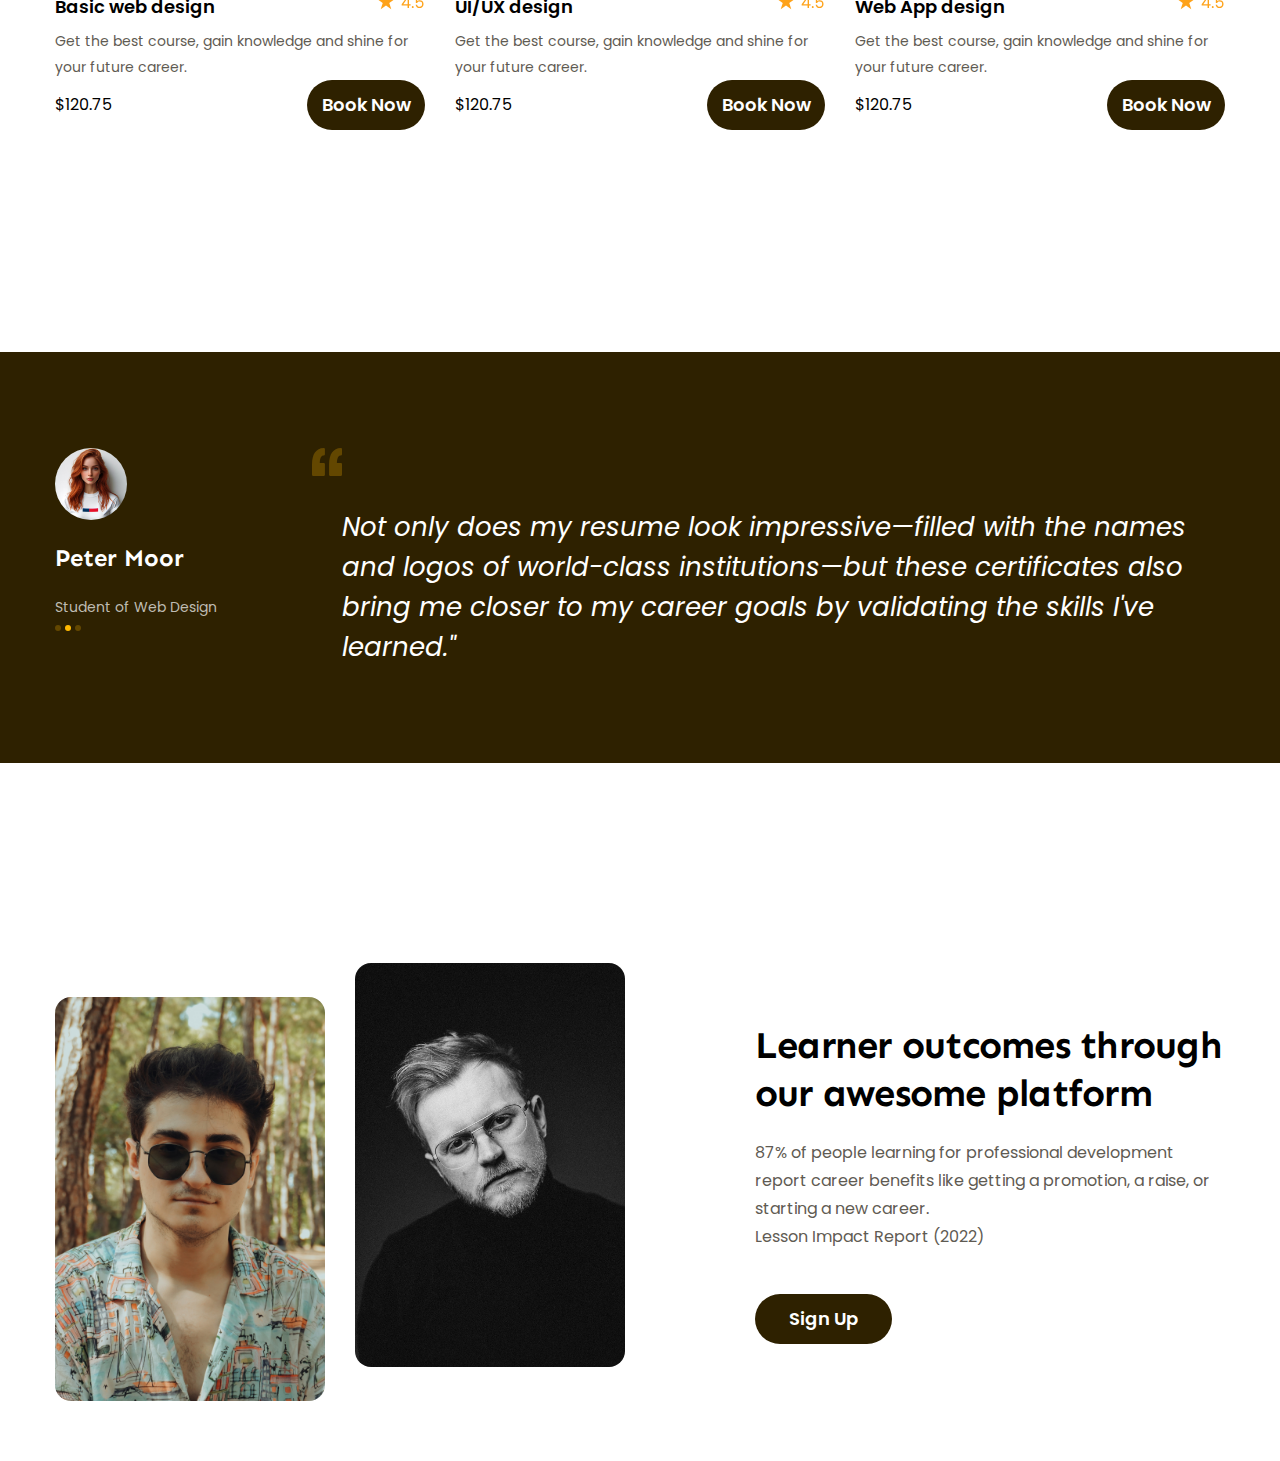
==== commit 0b1d1d84: "fixed-overflow" ====
--- a/index.html
+++ b/index.html
@@ -126,9 +126,9 @@
                         </div>
                     </div>
                 </div>
-            </div>
-            <!-- popular -->
-             <div class="popular">
+                </div>
+                <!-- popular -->
+                <div class="popular">
                 <div class="content">
                     <div class="body-top">
                         <div class="info-head">
@@ -189,77 +189,69 @@
                         </div>
                     </div>
                 </div>
-             </div>
-            <!-- rate -->
-             <div class="rate rate-content">
-                <div class="content">
-                    <div class="list">
-                        <div class="item">
-                            <div class="body">
-                                <div class="frame">
-                                    <img src="./static/image/ui-face.jpg" alt="" class="avatar">
-                                    <p class="title title-avatar">Peter Moor</p>
+                </div>
+                <!-- feedback -->
+                 <div class="feedback">
+                    <div class="content">
+                        <div class="feedback-list">
+                            <div class="feedback-item">
+                                <div class="info">
+                                    <img class="avatar" src="./static/image/ui-face.jpg" alt="">
+                                    <p class="title">Peter Moor</p>
                                     <p class="desc">Student of Web Design</p>
                                     <div class="dots">
-                                        <div class="dot normal"></div>
-                                        <div class="dot "></div>
-                                        <div class="dot"></div>
-                                    </div>
-                                </div>
-                                <div class="info">
+                                        <span class="dot active"></span>
+                                        <span class="dot "></span>
+                                        <span class="dot"></span>
+                                    </div>
+                                </div>
+                                <div class="content-child">
                                     <img src="./static/image/note.svg" alt="">
                                     <blockquote>Not only does my resume look impressive—filled with the names and logos of world-class institutions—but these certificates also bring me closer to my career goals by validating the skills I've learned." </blockquote>
                                 </div>
                             </div>
-                        </div>
-                        <!-- dot2 -->
-                        <div class="item">
-                            <div class="body">
-                                <div class="frame">
-                                    <img src="./static/image/ui-face.jpg" alt="" class="avatar">
-                                    <p class="title title-avatar">Peter Moor</p>
+                            <div class="feedback-item">
+                                <div class="info">
+                                    <img class="avatar" src="./static/image/ui-face.jpg" alt="">
+                                    <p class="title">Peter Moor</p>
                                     <p class="desc">Student of Web Design</p>
                                     <div class="dots">
-                                        <div class="dot "></div>
-                                        <div class="dot normal "></div>
-                                        <div class="dot"></div>
-                                    </div>
-                                </div>
-                                <div class="info">
+                                        <span class="dot"></span>
+                                        <span class="dot active"></span>
+                                        <span class="dot"></span>
+                                    </div>
+                                </div>
+                                <div class="content-child">
                                     <img src="./static/image/note.svg" alt="">
                                     <blockquote>Not only does my resume look impressive—filled with the names and logos of world-class institutions—but these certificates also bring me closer to my career goals by validating the skills I've learned." </blockquote>
                                 </div>
                             </div>
-                        </div>
-                        <!-- dot3 -->
-                        <div class="item">
-                            <div class="body">
-                                <div class="frame">
-                                    <img src="./static/image/ui-face.jpg" alt="" class="avatar">
-                                    <p class="title title-avatar">Peter Moor</p>
+                            <div class="feedback-item">
+                                <div class="info">
+                                    <img class="avatar" src="./static/image/ui-face.jpg" alt="">
+                                    <p class="title">Peter Moor</p>
                                     <p class="desc">Student of Web Design</p>
                                     <div class="dots">
-                                        <div class="dot "></div>
-                                        <div class="dot"></div>
-                                        <div class="dot normal"></div>
-                                    </div>
-                                </div>
-                                <div class="info">
+                                        <span class="dot"></span>
+                                        <span class="dot "></span>
+                                        <span class="dot active"></span>
+                                    </div>
+                                </div>
+                                <div class="content-child">
                                     <img src="./static/image/note.svg" alt="">
                                     <blockquote>Not only does my resume look impressive—filled with the names and logos of world-class institutions—but these certificates also bring me closer to my career goals by validating the skills I've learned." </blockquote>
                                 </div>
                             </div>
                         </div>
                     </div>
-                </div>
-             </div>
-             <!-- featured -->
-             <div class="featured">
-                <div class="content">
-                    <div class="body">
+                 </div>
+
+                <!-- featured -->
+                 <div class="featured">
+                    <div class="content">
                         <div class="thumb">
-                            <img src="./static/image/featured-1.jpg" alt="">
-                            <img src="./static/image/featured-2.jpg" alt="">
+                            <img src="./static/image/featured-1.jpg" alt="" class="images">
+                            <img src="./static/image/featured-2.jpg" alt="" class="images">
                         </div>
                         <div class="info">
                             <h2 class="title">Learner outcomes through our awesome platform</h2>
@@ -268,8 +260,8 @@
                             <a href="" class="btn">Sign Up</a>
                         </div>
                     </div>
-                </div>
-              </div>
+                 </div>
+                
         </main>
         <footer></footer>
     </body>
--- a/static/css/style.css
+++ b/static/css/style.css
@@ -353,130 +353,111 @@
 .popular .btn.control-product:hover{
     background: var(--first-btn);
 }
-/*------------------rate------------------ */
-.rate.rate-content{
-    width: 100vw;
-    background: #2E2100;
-}
-.rate .body{
+/*------------------feedback------------------ */
+.feedback{
+    margin-top: 200px;
     padding: 96px 0;
     background: #2E2100;
 }
-.dots{
-    display: flex;
-    gap: 6px;
-}
-.rate .body{
-    display: flex;
-    justify-content: space-between;
-}
-.rate .avatar{
+.feedback .feedback-list .feedback-item{
+    display: flex;
+}
+.feedback .avatar{
     width: 72px;
     height: 72px;
-    border-radius: 999px;
+    border-radius: 50%;
     margin-bottom: 18px;
-}
-.rate  .title.title-avatar{
+} 
+.feedback .title{
     font-family: var(--second-font);
     font-size: 2.4rem;
     font-weight: 700;
-    line-height: 34px;
+    line-height: 1.4;
     color: #fff;
-
-}
-.rate .info{
-    position: relative;
-    width: calc(62%);
-}
-.rate.rate-content .desc{
+}
+.feedback .desc{
     font-size: 1.4rem;
     font-weight: 400;
-    line-height: 26px;
-    margin-bottom: 28px;
-}
-.rate .dot{
+    line-height: 1.5;
+    color: #BFBCB2;
+}
+.feedback .dot{
+    display: inline-block;
     width: 6px;
     height: 6px;
-    border-radius: 999px;
-    background: #634700;
-}
-.rate .dots .normal{
-    background-color: #FFB900;
-}
-.rate blockquote{
-font-size: 2.6rem;
-font-style: italic;
-font-weight: 400;
-line-height: 1.5;
-color: #fff;
-margin-top: 28px;
-margin-left: 30px;
-
-display: -webkit-box;
--webkit-line-clamp: 4;
--webkit-box-orient: vertical;
-overflow: hidden;
-}
-.rate .info img{
-    position: absolute;
-    left: 0;
-    top: 0;
-}
-.rate .list{
+    background-color: #634700;
+    border-radius: 50%;
+}
+.feedback .dots .active{
+    background: #FFB900;
+}
+.feedback .info{
+    margin-left: auto;
+    width: 64%;
+}
+.feedback blockquote{
+    font-size: 2.6rem;
+    font-style: italic;
+    font-weight: 400;
+    line-height: 40px;
+    color: #fff;
+    margin-left: 30px;
+    margin-top: 28px;
+}
+.feedback .feedback-list{
     display: flex;
     overflow: hidden;
 }
-.rate .item{
-    flex: 0 0 auto;
+.feedback .feedback-item{
     width: 100%;
-    transition: transform 0.3s ease; 
-    transform: translateX(-100%); 
+    flex-shrink: 0;
+    transition: all 0.3s ease;
+    transform: translateX(-100%);
 }
 /*------------------featured------------------ */
-.featured {
+.featured{
     margin-top: 200px;
-    width: 100vw;
-}
-.featured .body{
-    display: flex;
-}
-.featured .thumb{
-    display: flex;
-    gap: 0 30px;
-    width: 50%;
-}
-.featured .thumb img{
+    padding-bottom: 60px;
+}
+.featured .content{
+    display: flex;
+}
+.featured .images{
     width: 270px;
     height: 404px;
     border-radius: 16px;
 }
-.featured .thumb img:first-child{
+.featured .images:first-child{
     margin-top: 34px;
 }
+.featured .thumb {
+    gap: 30px;
+    display: flex;
+}
+.featured .info  .title{
+    font-family: var(--second-font);
+    font-size: 3.8rem;
+    font-weight: 700;
+    line-height: 48px;
+    letter-spacing: -0.02em;
+
+}
+.featured .info .desc{
+font-size: 1.6rem;
+font-weight: 400;
+line-height: 28px;
+}
 .featured .info{
-    width: 41%;
     display: flex;
     flex-direction: column;
     align-items: flex-start;
     justify-content: center;
-    gap: 16px 0;
-    margin-left: 130px;
-}
-.featured .title{
-    font-family: var(--second-font);
-    font-size: 3.6rem;
-    font-weight: 700;
-    line-height: 1.5;
-}
-.featured .info .desc{
-    font-size: 1.6rem;
-    font-weight: 400;
-    line-height: 28px;
-}
-.featured .info .btn{
-    margin-top: 16px;
+    margin-left:130px;
+}
+.featured a.btn{
+    margin-top: 43px;
     width: 137px;
 }
-.featured .info .btn:hover{
+.featured a.btn:hover{
     background: var(--first-btn);
 }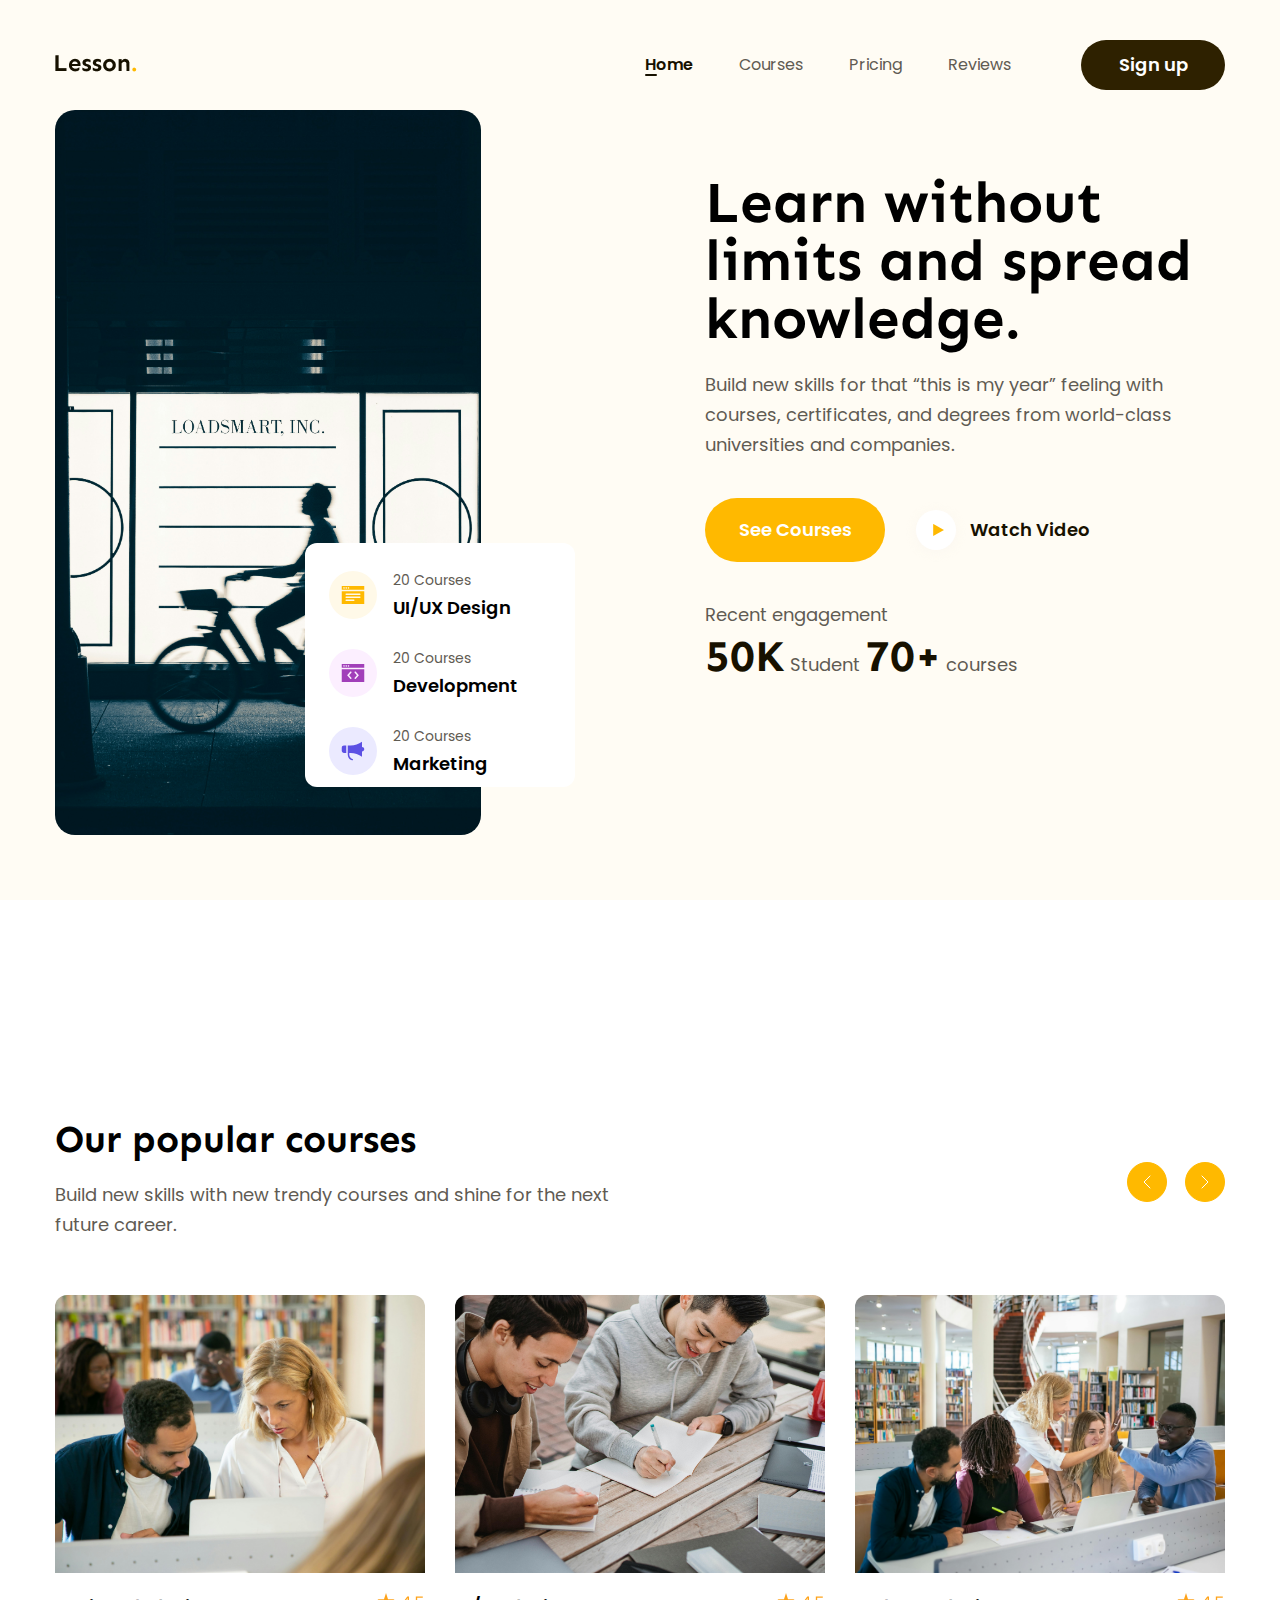
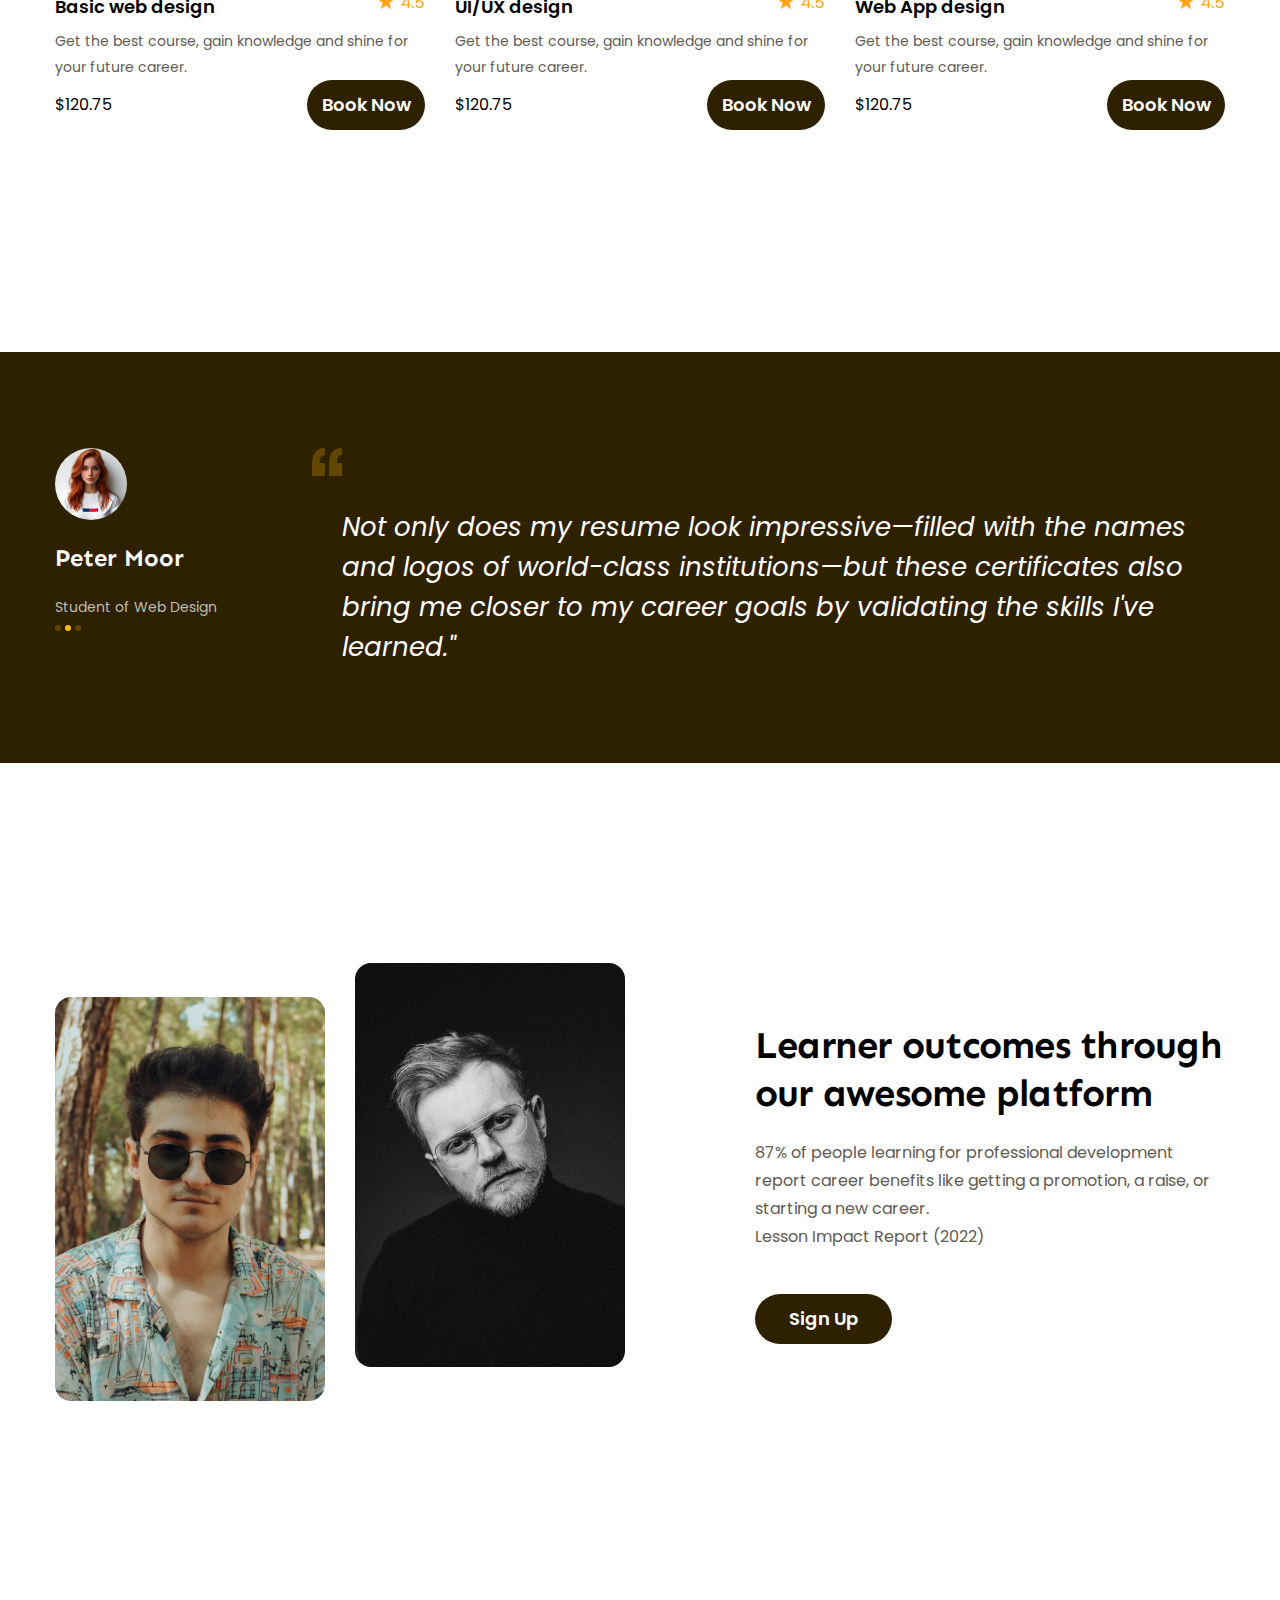
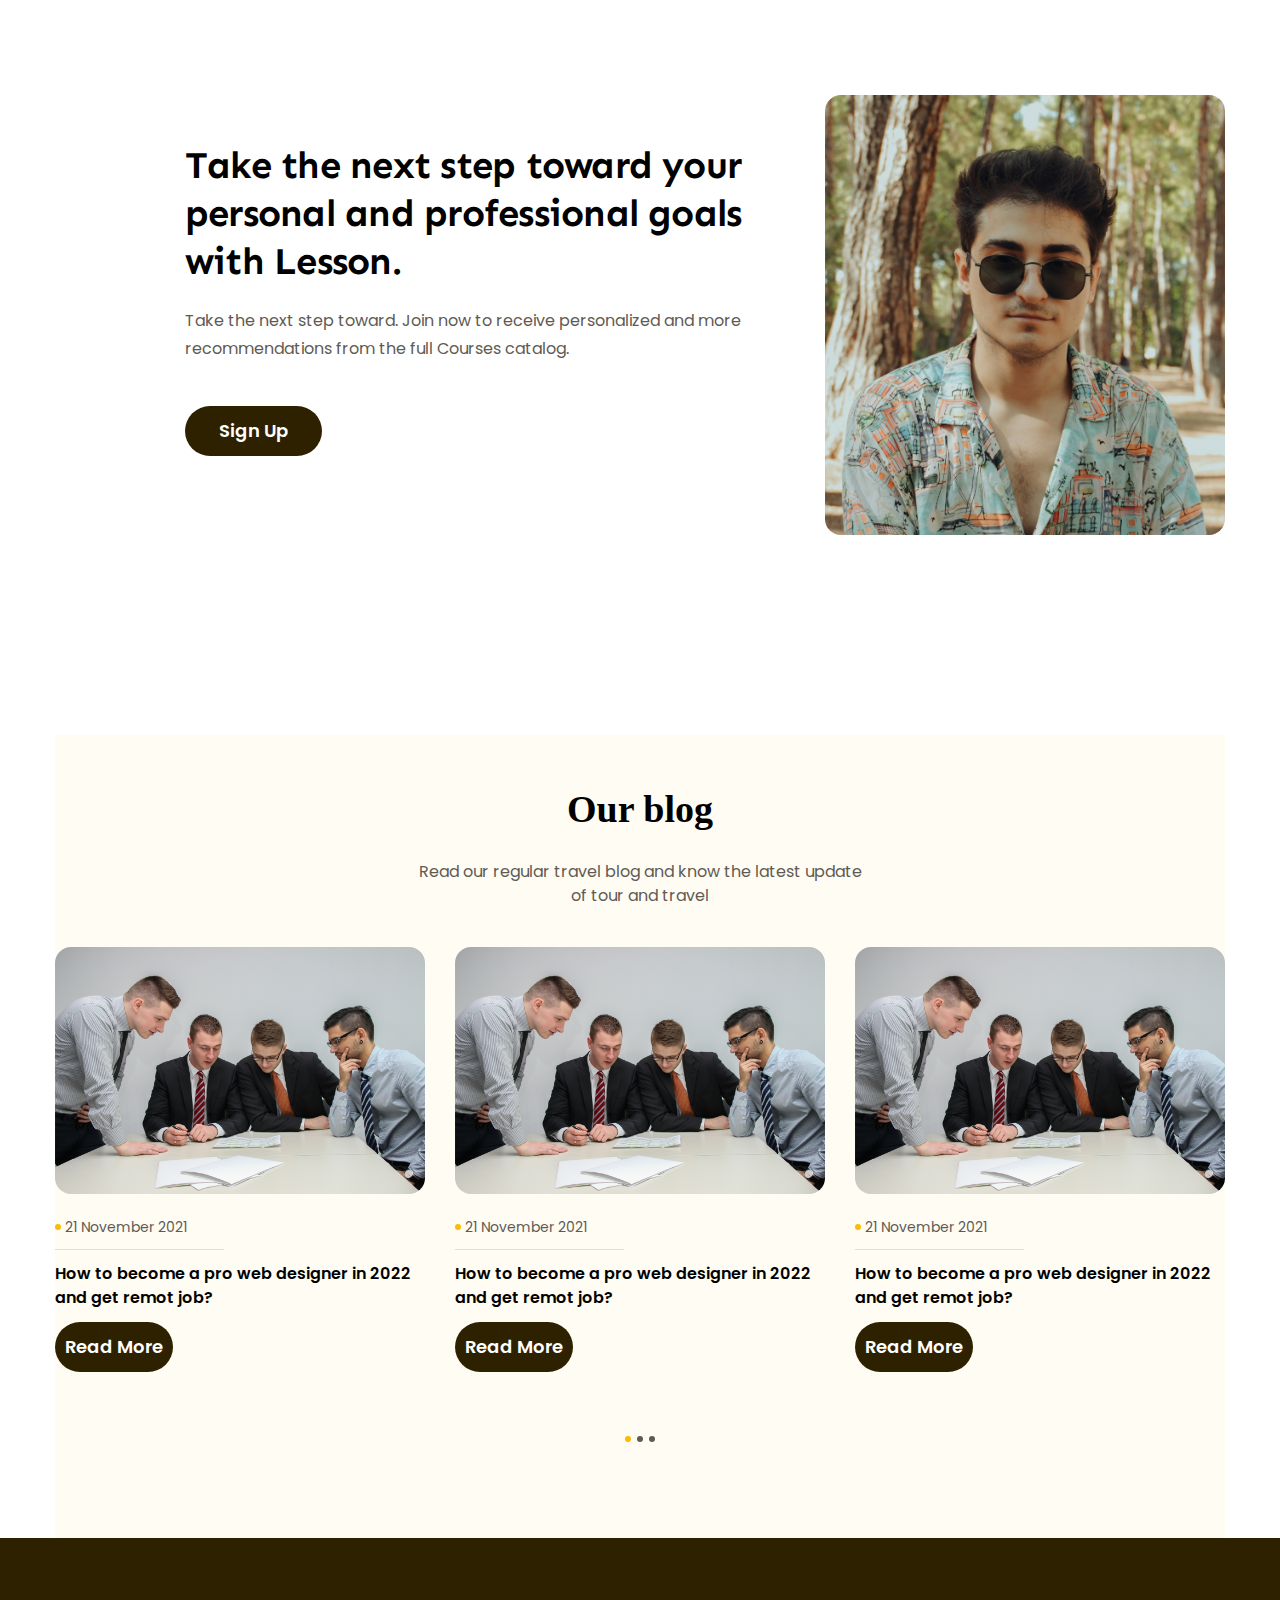
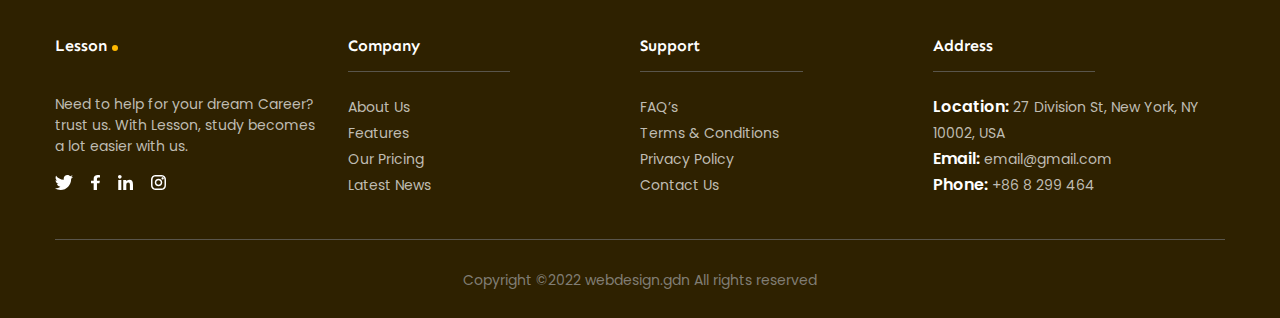
==== commit 90bf3bef: "done" ====
--- a/index.html
+++ b/index.html
@@ -261,8 +261,170 @@
                         </div>
                     </div>
                  </div>
+                 <!-- featured-2 -->
+                 <div class="featured second">
+                    <div class="content">
+                        <div class="thumb">
+                            <img src="./static/image/featured-1.jpg" alt="" class="images">
+                        </div>
+                        <div class="info">
+                            <h2 class="title">Take the next step toward your personal and professional goals with Lesson.</h2>
+                            <p class="desc">Take the next step toward. Join now to receive personalized  and more recommendations from the full Courses catalog.</p>
+                            <a href="" class="btn">Sign Up</a>
+                        </div>
+                    </div>
+                 </div>
+                <!-- blog -->
+                 <div class="blog">
+                    <div class="content">
+                        <div class="info">
+                            <h2 class="title">Our blog</h2>
+                            <p class="desc">Read our regular travel blog and know the latest update of tour and travel</p>
+                        </div>
+                        <div class="blog-list">
+                            <div class="blog-item">
+                                <img src="./static/image/work-1.jpg" alt="" class="images">
+                                <p class="desc">21 November 2021</p>
+                                <strong class="desc-strong">How to become a pro web designer in 2022 and get remot job?</strong>
+                                <a href="" class="btn">Read More </a>
+                            </div>
+                            <div class="blog-item">
+                                <img src="./static/image/work-1.jpg" alt="" class="images">
+                                <p class="desc">21 November 2021</p>
+                                <strong class="desc-strong">How to become a pro web designer in 2022 and get remot job?</strong>
+                                <a href="" class="btn">Read More </a>
+                            </div>
+                            <div class="blog-item">
+                                <img src="./static/image/work-1.jpg" alt="" class="images">
+                                <p class="desc">21 November 2021</p>
+                                <strong class="desc-strong">How to become a pro web designer in 2022 and get remot job?</strong>
+                                <a href="" class="btn">Read More </a>
+                            </div>
+                            <!-- blog-item2 -->
+                            <div class="blog-item">
+                                <img src="./static/image/work-1.jpg" alt="" class="images">
+                                <p class="desc">21 November 2021</p>
+                                <strong class="desc-strong">How to become a pro web designer in 2022 and get remot job?</strong>
+                                <a href="" class="btn">Read More </a>
+                            </div>
+                            <div class="blog-item">
+                                <img src="./static/image/work-1.jpg" alt="" class="images">
+                                <p class="desc">21 November 2021</p>
+                                <strong class="desc-strong">How to become a pro web designer in 2022 and get remot job?</strong>
+                                <a href="" class="btn">Read More </a>
+                            </div>
+                            <div class="blog-item">
+                                <img src="./static/image/work-1.jpg" alt="" class="images">
+                                <p class="desc">21 November 2021</p>
+                                <strong class="desc-strong">How to become a pro web designer in 2022 and get remot job?</strong>
+                                <a href="" class="btn">Read More </a>
+                            </div>
+                            <!-- blog-item3 -->
+                            <div class="blog-item">
+                                <img src="./static/image/work-1.jpg" alt="" class="images">
+                                <p class="desc">21 November 2021</p>
+                                <strong class="desc-strong">How to become a pro web designer in 2022 and get remot job?</strong>
+                                <a href="" class="btn">Read More </a>
+                            </div>
+                            <div class="blog-item">
+                                <img src="./static/image/work-1.jpg" alt="" class="images">
+                                <p class="desc">21 November 2021</p>
+                                <strong class="desc-strong">How to become a pro web designer in 2022 and get remot job?</strong>
+                                <a href="" class="btn">Read More </a>
+                            </div>
+                            <div class="blog-item">
+                                <img src="./static/image/work-1.jpg" alt="" class="images">
+                                <p class="desc">21 November 2021</p>
+                                <strong class="desc-strong">How to become a pro web designer in 2022 and get remot job?</strong>
+                                <a href="" class="btn">Read More </a>
+                            </div>
+                            
+                        </div>
+                        <div class="dots">
+                            <div class="dot active"></div>
+                            <div class="dot"></div>
+                            <div class="dot"></div>
+                        </div>
+                    </div>
+                 </div>
+        </main>
+        <footer>
+            <div class="content">
+                <div class="column">
+                    <h3 class="title first">Lesson <span class="dot second"></span></h3>
+                    <ul class="list">
+                        <li class="item">
+                            <p class="desc">Need to help for your dream Career? trust us. With Lesson, study becomes a lot easier with us.</p>
+                        </li>
+                    </ul>
+                    <div class="social">
+                        <div class="item-box">
+                            <a href="#!"><img src="./static/image/Twitter.svg" alt="" class="icon"></a>
+                        </div>
+                        <div class="item-box">
+                            <a href="#!"><img src="./static/image/Facebook.svg" alt="" class="icon"></a>
+                        </div>
+                        <div class="item-box">
+                            <a href="#!"><img src="./static/image/linked_in.svg" alt="" class="icon"></a>
+                        </div>
+                        <div class="item-box">
+                            <a href="#!"><img src="./static/image/Instagram.svg" alt="" class="icon"></a>
+                        </div>
+                    </div>
+                </div>
+                <div class="column">
+                    <h3 class="title">Company</h3>
+                    <ul class="list">
+                        <li class="item">
+                            <p class="desc">About Us</p>
+                        </li>
+                        <li class="item">
+                            <p class="desc">Features</p>
+                        </li>
+                        <li class="item">
+                            <p class="desc">Our Pricing</p>
+                        </li>
+                        <li class="item">
+                            <p class="desc">Latest News</p>
+                        </li>
+                    </ul>
+                </div>
                 
-        </main>
-        <footer></footer>
+                <div class="column">
+                    <h3 class="title">Support</h3>
+                    <ul class="list">
+                        <li class="item">
+                            <p class="desc">FAQ’s</p>
+                        </li>
+                        <li class="item">
+                            <p class="desc">Terms & Conditions</p>
+                        </li>
+                        <li class="item">
+                            <p class="desc">Privacy Policy</p>
+                        </li>
+                        <li class="item">
+                            <p class="desc">Contact Us</p>
+                        </li>
+                    </ul>
+                </div>
+
+                <div class="column">
+                    <h3 class="title">Address</h3>
+                    <ul class="list">
+                        <li class="item">
+                            <p class="desc"><strong>Location:</strong> 27 Division St, New York, NY 10002, USA</p>
+                        </li>
+                        <li class="item">
+                            <p class="desc"><a class="email-box" href="mailto:anhvo482004@gmail.com"><strong>Email:</strong> email@gmail.com</a></p>
+                        </li>
+                        <li class="item">
+                            <p class="desc"><a class="email-box" href="tell:0868299464"><strong>Phone:</strong> +86 8 299 464</a></p>
+                        </li>
+
+                    </ul>
+                </div>
+                <div class="separate"></div>
+            </div>
+        </footer>
     </body>
 </html>
--- a/static/css/style.css
+++ b/static/css/style.css
@@ -460,4 +460,203 @@
 }
 .featured a.btn:hover{
     background: var(--first-btn);
+}
+/*------------------featured second------------------ */
+.featured.second .content{
+    flex-direction: row-reverse;
+}
+.featured.second  .info{
+}
+.featured.second .images{
+    width: 400px;
+    height: 440px;
+}
+/*------------------blog------------------ */
+.blog{
+    margin-top: 140px;
+}
+.blog .content{
+    padding-top: 46px;
+    background-color: var(--primary-color);
+    padding-bottom: 96px;
+
+}
+.blog .title{
+    font-family: --second-font;
+    font-size: 3.8rem;
+    font-weight: 700;
+    line-height: 1.5;
+    text-align: center;
+}
+.blog .info>.desc{
+    text-align: center;
+    font-size: 1.6rem;
+    font-weight: 400;
+    line-height: 1.5;
+    width: 448px;
+    margin: 16px auto;
+}
+.blog .images{
+    width: 100%;
+    border-radius: 16px;
+    margin-bottom:8px ;
+}
+.blog .blog-list{
+    width: 100%;
+    gap: 30px;
+    margin-top: 39px;
+    display: flex;
+    overflow: hidden;
+}
+.blog .blog-item{
+    width: calc((100% - 60px) / 3);
+    flex-shrink: 0;
+    transition: all .3s ease;
+    transform: translateX(calc(-100% - 30px)); 
+    /* container  100% / 3 => 3 item  for  one item  is 30 px right-left  2*30 = 60px  => 100% - 60  / 3  => item kind  */
+ }
+.blog-item .desc{
+    display: inline-flex;
+    align-items: center;
+    position: relative;
+    font-size: 1.4rem;
+    font-weight: 400;
+    line-height: 1.5;
+    padding: 12px 10px;
+}
+.blog-item .desc::before{
+    position: absolute;
+    left: 0;
+    content: "";
+    display: inline-block;
+    width: 6px;
+    height: 6px;
+    border-radius: 50%;
+    background: var(--first-btn);
+}
+.blog-item .desc::after{
+    position: absolute;
+    bottom: 0;
+    left: 0;
+    right: -27px;
+    content: "";
+    display: inline-block;
+    height: 1px;
+    background-color: #E2DFDA;
+}
+.blog-item .desc-strong{
+    display: block;
+    margin: 12px 0;
+    font-size: 1.6rem;
+    font-weight: 600;
+    line-height: 1.5;
+}
+.blog .btn{
+    width: 118px;
+    margin-bottom: 28px;
+}
+.blog .dots{
+    margin-top: 36px;
+    display: flex;
+    gap: 6px;
+    justify-content: center;
+}
+.blog .btn:hover{
+    background: var(--first-btn);
+}
+.blog .dot{
+    width: 6px;
+    height: 6px;
+    border-radius: 50%;
+    background-color: #5F5B53;
+    cursor: pointer;
+}
+.blog .dots .active{
+    background: #FFB900;
+    cursor: default;
+}
+/*------------------footer------------------ */
+footer{
+    background-color: #2E2100;
+}
+footer .content{
+    display: flex;
+    flex-wrap: wrap;
+    background: #2E2100;
+    padding-bottom: 50px;
+}
+footer .column{
+    padding: 96px 0 0;
+    width: calc(100% / 4);
+}
+footer  .title{
+    
+    position: relative;
+    color: #fff;
+    font-size: 1.6rem;
+    font-weight: 600;
+    line-height: 1.5;
+    padding-bottom: 14px;
+}
+footer  .title::before{
+    content: "";
+    position: absolute;
+    bottom: 0;
+    left: 0;
+    right: 130px;
+    height: 1px;
+    background: #59554B;
+}
+footer .column .title.first::before{
+    content: none;
+}
+footer .column .title.first .dot.second{
+    display: inline-block;
+    height: 6px;
+    width: 6px;
+    background: var(--first-btn);
+    border-radius: 50%;
+}
+footer .column:first-child .desc{
+    width: 267px;
+    font-size: 1.4rem;
+    font-weight: 400;
+    line-height: 1.5;
+}
+footer .desc{
+    color: #BFBCB2;
+    font-size: 1.4rem;
+    font-weight: 400;
+    line-height: 26px;
+
+}
+footer .column strong{
+    color: #ffffff;
+    font-size: 1.6rem;
+    font-weight: 600;
+}
+footer .column a.email-box{
+    color: #BFBCB2;
+}
+footer .social{
+    padding: 18px 0;
+    display: flex;
+    gap: 18px;
+}
+footer .separate{
+    display: flex;
+    width: 100%;
+    height: 1px;
+    background: #59554B;
+    margin: 28px 0;
+}
+footer .separate::after{
+    content: "Copyright ©2022 webdesign.gdn All rights reserved";
+    color: #807D74;
+    margin-top: 28px;
+    font-size: 1.4rem;
+    font-weight: 400;
+    line-height: 26px;
+    margin: 0 auto;
+    padding:28px 0 ;
 }